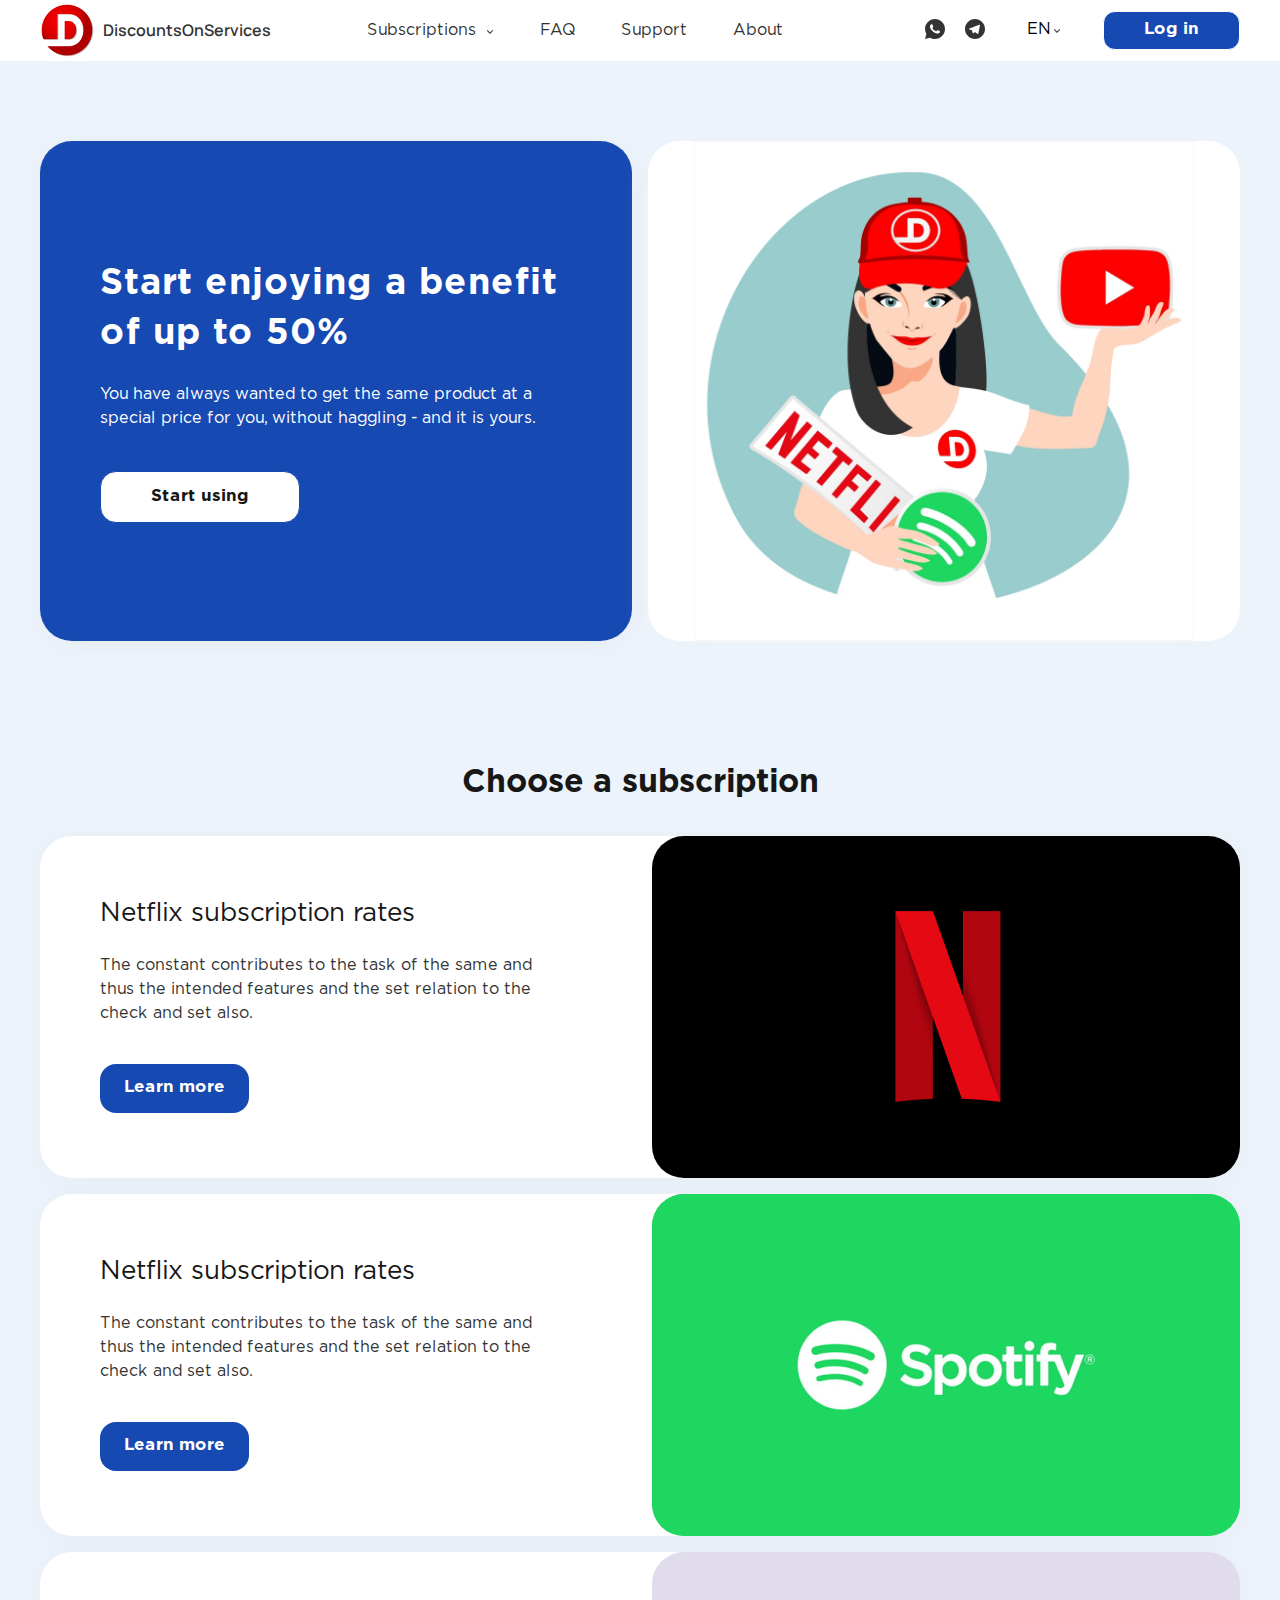
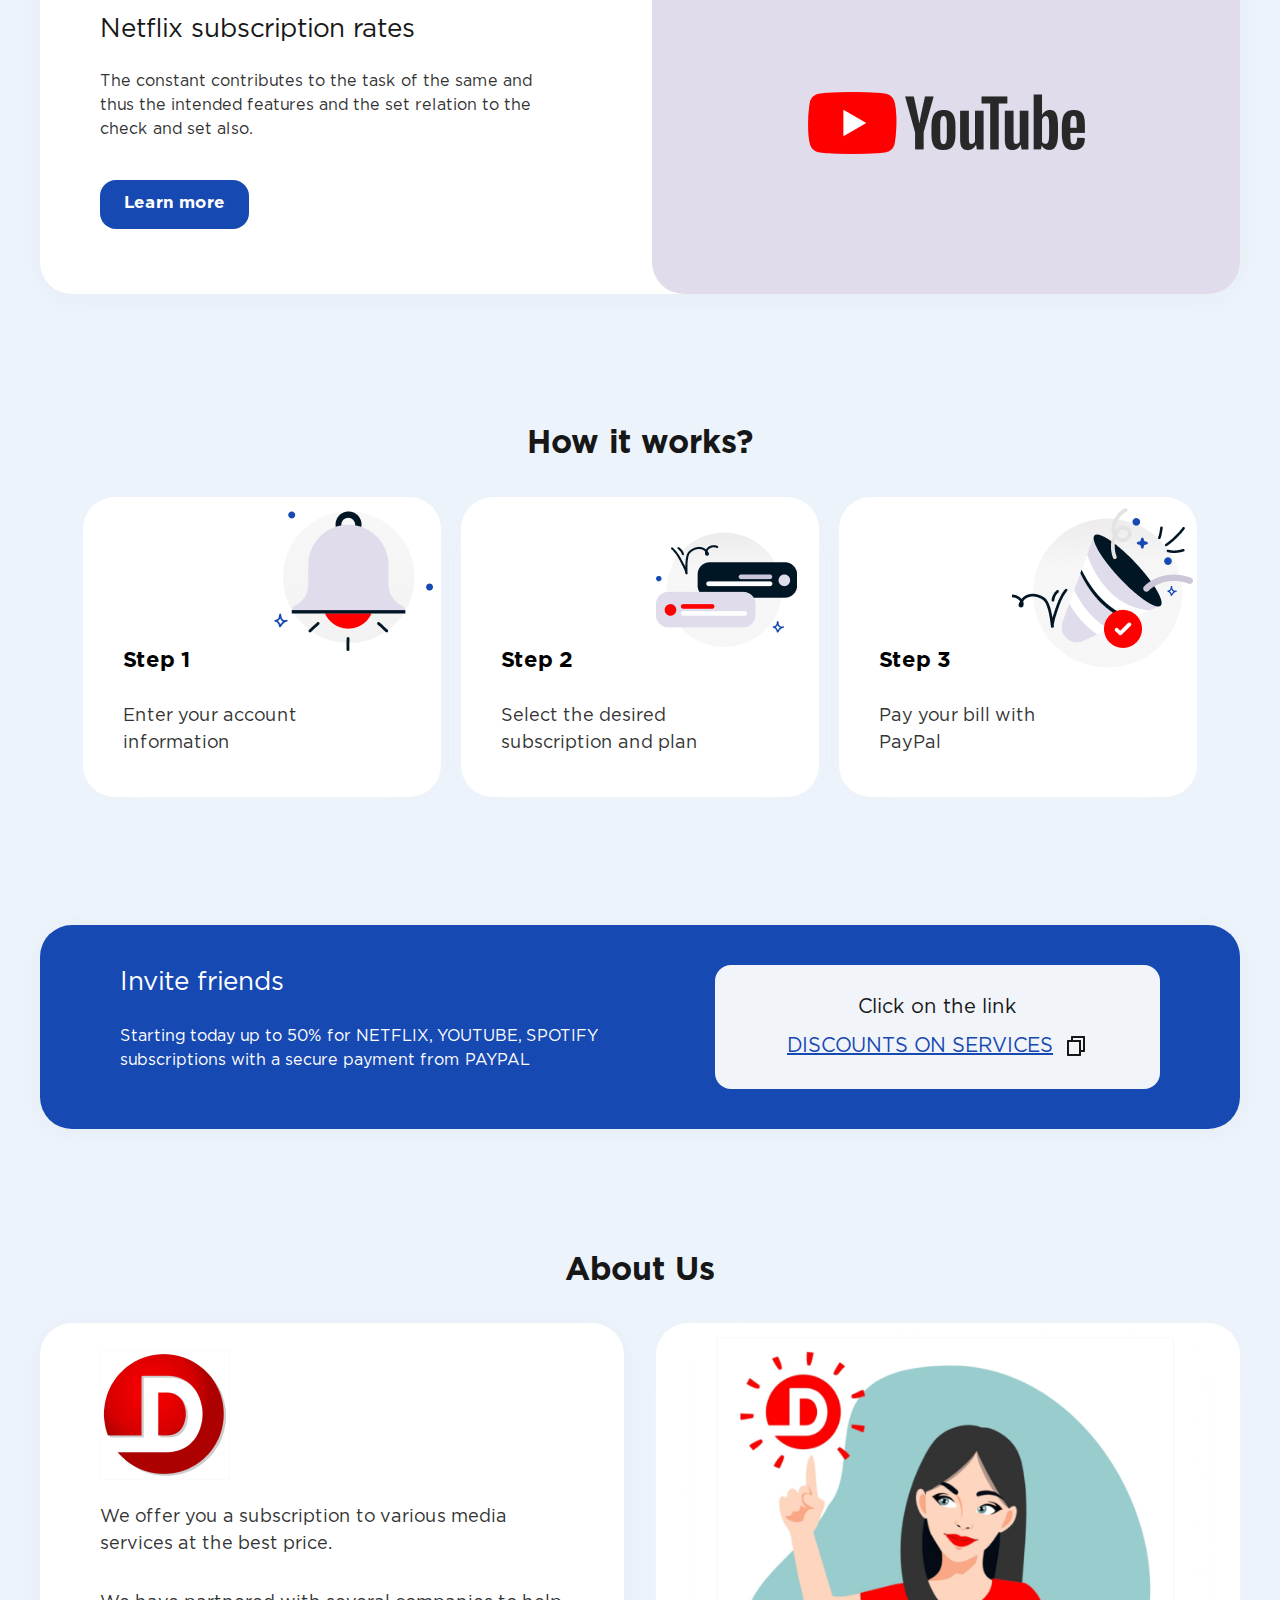
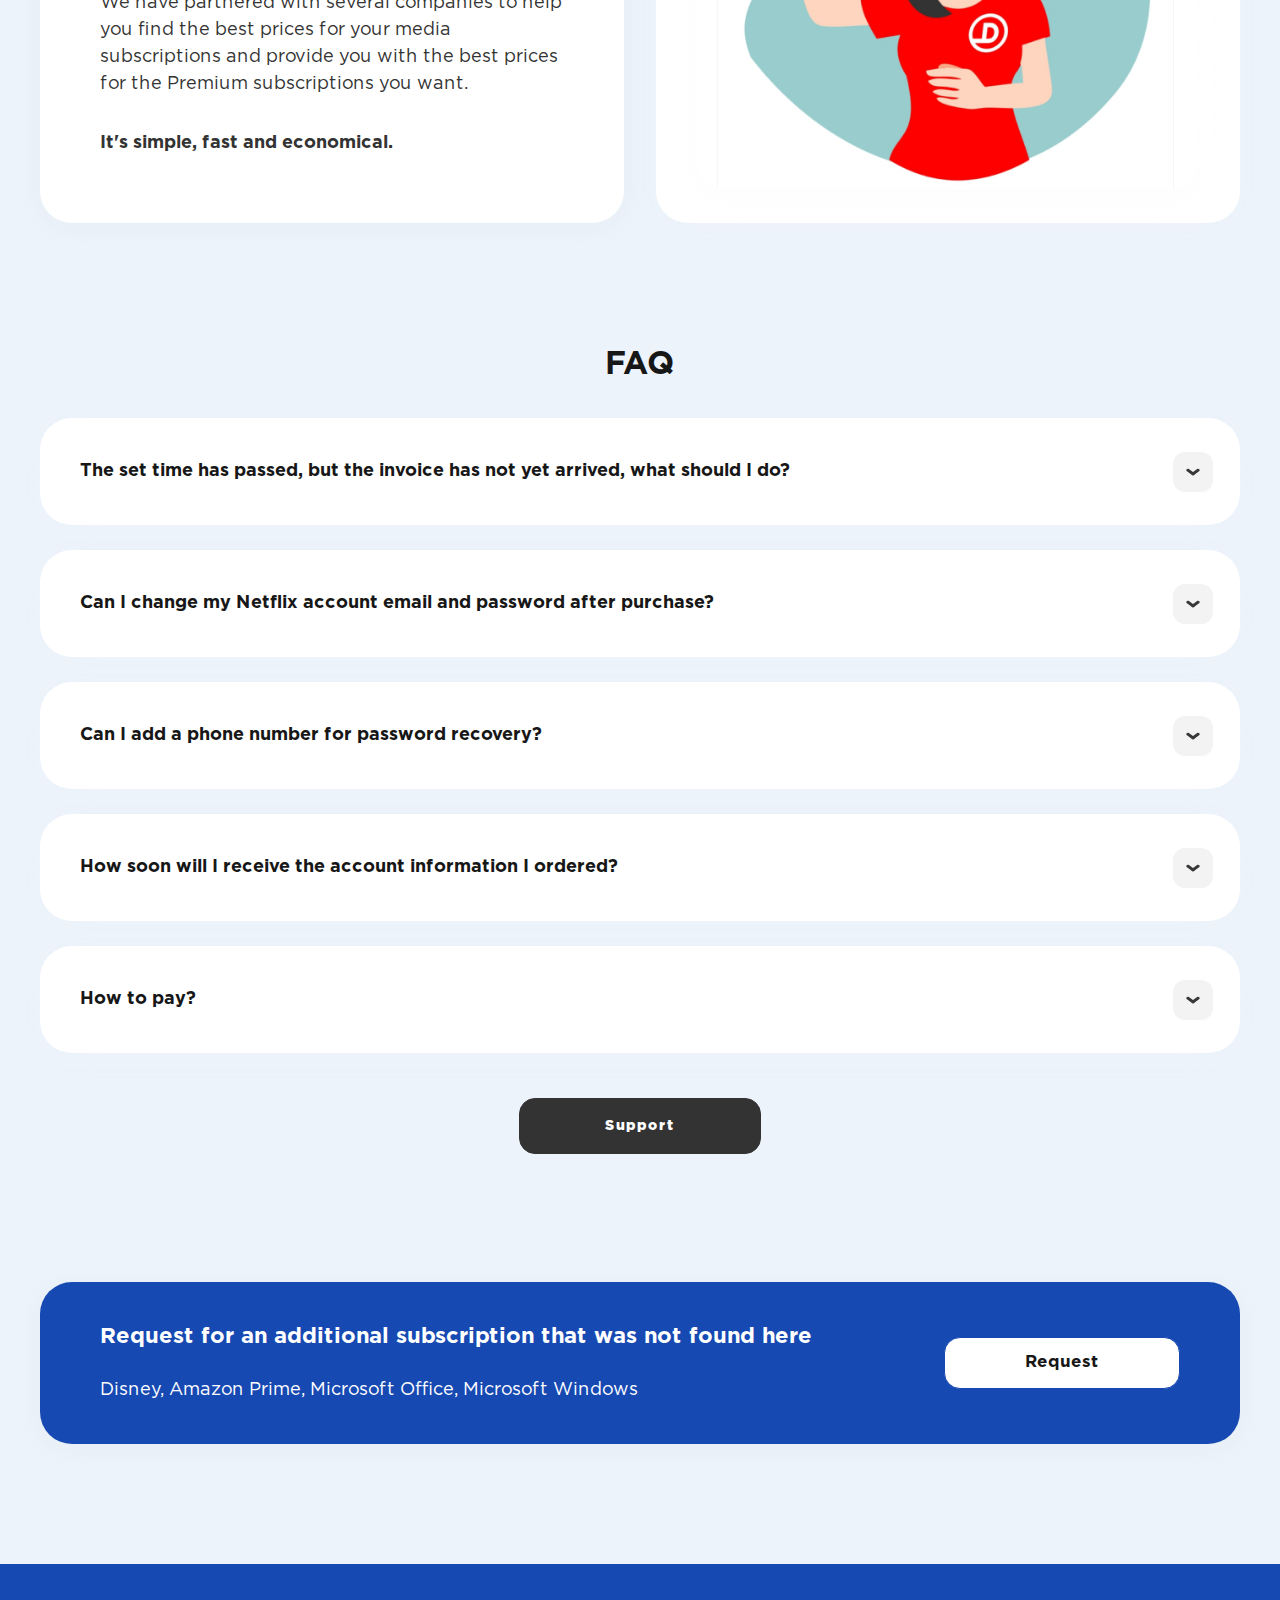
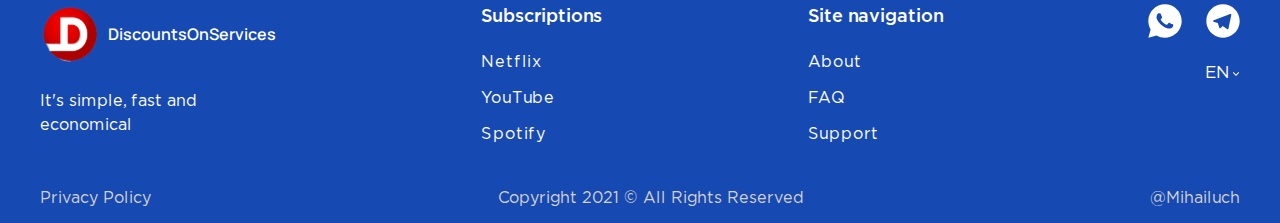
==== index.html @ c0e70ad4 "v.1.1" ====
<!DOCTYPE html>
<html lang="en">

<head>
	<meta charset="utf-8">
	<meta content="width=device-width, user-scalable=no, initial-scale=1.0, maximum-scale=1.0, minimum-scale=1.0"
		name="viewport">
	<link href="https://fonts.googleapis.com/css2?family=Manrope:wght@200;300;400;500;600;700;800&display=swap"
		rel="stylesheet">

	<link href="css/style.css" rel="stylesheet">
	<link rel="icon" href="./img/Logo.ico" type="image/x-icon">
	<link rel="shortcut icon" href="./img/favicon.ico" type="image/x-icon">
	<title>DiscountsOnServices</title>
</head>

<body>
	<div class="wrapper">
		<!-- Шапка ==========================================================-->
		<header class="header">
			<div class="header__body">
				<a href="/index.html" class="header__logo">

					<img src="./img/Logo.png" alt="Logo">
					<h2>DiscountsOnServices</h2>

				</a>

				<ul class="header__list">
					<li>
						<a href="#">Subscriptions <img src="./img/arrow-down-s-line.svg" alt=""></a>
					</li>
					<li class="headerBurgerItem"><a href="faq-page.html">FAQ</a></li>
					<li class="headerBurgerItem"><a href="#">Support</a></li>
					<li class="headerBurgerItem"><a href="#">About</a></li>
				</ul>




				<div class="header-list-app">
					<ul class="navigation-list-app">


						<li>
							<div class="navigation-ico"><svg width="20" height="20" viewBox="0 0 18 20" fill="none"
									xmlns="http://www.w3.org/2000/svg">
									<path
										d="M17 20H1C0.734784 20 0.48043 19.8946 0.292893 19.7071C0.105357 19.5196 0 19.2652 0 19V6H18V19C18 19.2652 17.8946 19.5196 17.7071 19.7071C17.5196 19.8946 17.2652 20 17 20ZM18 4H0V1C0 0.734784 0.105357 0.48043 0.292893 0.292893C0.48043 0.105357 0.734784 0 1 0H17C17.2652 0 17.5196 0.105357 17.7071 0.292893C17.8946 0.48043 18 0.734784 18 1V4ZM4 9V13H8V9H4ZM4 15V17H14V15H4ZM10 10V12H14V10H10Z"
										fill="#9C99AD" />
								</svg>
							</div><a href="#">Support</a>
						</li>

						<li>
							<div class="navigation-ico"><svg width="20" height="20" viewBox="0 0 20 20" fill="none"
									xmlns="http://www.w3.org/2000/svg">
									<path
										d="M10 20C4.477 20 0 15.523 0 10C0 4.477 4.477 0 10 0C15.523 0 20 4.477 20 10C20 15.523 15.523 20 10 20ZM9 13V15H11V13H9ZM11 11.355C11.8037 11.1128 12.4936 10.59 12.9442 9.88174C13.3947 9.17353 13.5759 8.32705 13.4547 7.49647C13.3336 6.66588 12.9181 5.90644 12.284 5.35646C11.6499 4.80647 10.8394 4.50254 10 4.5C9.19085 4.49994 8.40666 4.78015 7.78079 5.29299C7.15492 5.80583 6.72601 6.51963 6.567 7.313L8.529 7.706C8.58468 7.42743 8.71832 7.1704 8.91437 6.96482C9.11042 6.75923 9.36081 6.61354 9.63643 6.54471C9.91204 6.47587 10.2015 6.48671 10.4712 6.57597C10.7409 6.66523 10.9797 6.82924 11.1598 7.04891C11.34 7.26858 11.454 7.53489 11.4887 7.81684C11.5234 8.0988 11.4773 8.3848 11.3558 8.64158C11.2343 8.89837 11.0423 9.11536 10.8023 9.26733C10.5623 9.4193 10.2841 9.49998 10 9.5C9.73478 9.5 9.48043 9.60536 9.29289 9.79289C9.10536 9.98043 9 10.2348 9 10.5V12H11V11.355Z"
										fill="#9C99AD" />
								</svg>
							</div><a href="faq-page.html">FAQ</a>
						</li>

						<li>
							<div class="navigation-ico"><svg width="24" height="24" viewBox="0 0 24 24" fill="none"
									xmlns="http://www.w3.org/2000/svg">
									<g clip-path="url(#clip0_295_2293)">
										<path
											d="M4 12.8889H11.1111V4H4V12.8889ZM4 20H11.1111V14.6667H4V20ZM12.8889 20H20V11.1111H12.8889V20ZM12.8889 4V9.33333H20V4H12.8889Z"
											fill="#9C99AD" />
									</g>
									<defs>
										<clipPath id="clip0_295_2293">
											<rect width="24" height="24" fill="white" />
										</clipPath>
									</defs>
								</svg>

							</div><a href="#">About</a>
						</li>

						<li>
							<div class="navigation-ico"><svg width="24" height="24" viewBox="0 0 24 24" fill="none"
									xmlns="http://www.w3.org/2000/svg">
									<g clip-path="url(#clip0_295_2314)">
										<path
											d="M19.2727 20.0839C19.2727 20.3269 19.177 20.5599 19.0065 20.7317C18.836 20.9035 18.6047 21 18.3636 21H5.63636C5.39526 21 5.16403 20.9035 4.99354 20.7317C4.82305 20.5599 4.72727 20.3269 4.72727 20.0839V11.8389H2L11.3882 3.23852C11.5556 3.08505 11.7737 3 12 3C12.2263 3 12.4444 3.08505 12.6118 3.23852L22 11.8389H19.2727V20.0839ZM9.27273 10.9228V16.4195H14.7273V10.9228H9.27273ZM11.0909 12.755H12.9091V14.5873H11.0909V12.755Z"
											fill="#9C99AD" />
									</g>
									<defs>
										<clipPath id="clip0_295_2314">
											<rect width="24" height="24" fill="white" />
										</clipPath>
									</defs>
								</svg>

							</div><a href="/index.html">Home</a>
						</li>

					</ul>

					<ul class="services-list-app">
						<li><a href="#">Netflix</a></li>
						<li><a href="#">YouTube</a></li>
						<li><a href="#">Spotify</a></li>
					</ul>

					<div class="LogInButton-app StartBtn"><a href="#"><span>Log in</span></a></div>


					<div class="SignUpButton-app LearnMoreBtn"><a href=""><span>Sign Up</span></a></div>

					<div class="header__FunctionsHeader FunctionsHeader FunctionsHeader-app">
						<div class="FunctionsHeader__CallbackButtons">
							<a href=""><svg width="26.67" height="26.67" viewBox="0 0 20 20" fill="none"
									xmlns="http://www.w3.org/2000/svg">
									<path
										d="M0.00401338 20L1.35601 15.032C0.465151 13.5049 -0.00289063 11.768 1.34322e-05 10C1.34322e-05 4.477 4.47701 0 10 0C15.523 0 20 4.477 20 10C20 15.523 15.523 20 10 20C8.23279 20.0029 6.49667 19.5352 4.97001 18.645L0.00401338 20ZM6.39101 5.308C6.26188 5.31602 6.13569 5.35003 6.02001 5.408C5.91153 5.46943 5.81251 5.54622 5.72601 5.636C5.60601 5.749 5.53801 5.847 5.46501 5.942C5.09542 6.423 4.89662 7.01342 4.90001 7.62C4.90201 8.11 5.03001 8.587 5.23001 9.033C5.63901 9.935 6.31201 10.89 7.20101 11.775C7.41501 11.988 7.62401 12.202 7.84901 12.401C8.9524 13.3725 10.2673 14.073 11.689 14.447L12.258 14.534C12.443 14.544 12.628 14.53 12.814 14.521C13.1053 14.506 13.3896 14.4271 13.647 14.29C13.813 14.202 13.891 14.158 14.03 14.07C14.03 14.07 14.073 14.042 14.155 13.98C14.29 13.88 14.373 13.809 14.485 13.692C14.568 13.606 14.64 13.505 14.695 13.39C14.773 13.227 14.851 12.916 14.883 12.657C14.907 12.459 14.9 12.351 14.897 12.284C14.893 12.177 14.804 12.066 14.707 12.019L14.125 11.758C14.125 11.758 13.255 11.379 12.724 11.137C12.668 11.1126 12.608 11.0987 12.547 11.096C12.4786 11.089 12.4095 11.0967 12.3443 11.1186C12.2791 11.1405 12.2193 11.1761 12.169 11.223V11.221C12.164 11.221 12.097 11.278 11.374 12.154C11.3325 12.2098 11.2754 12.2519 11.2098 12.2751C11.1443 12.2982 11.0733 12.3013 11.006 12.284C10.9409 12.2666 10.877 12.2445 10.815 12.218C10.691 12.166 10.648 12.146 10.563 12.109L10.558 12.107C9.98592 11.8572 9.45624 11.5198 8.98801 11.107C8.86201 10.997 8.74501 10.877 8.62501 10.761C8.23159 10.3842 7.88873 9.95801 7.60501 9.493L7.54601 9.398C7.50364 9.33416 7.46937 9.2653 7.44401 9.193C7.40601 9.046 7.50501 8.928 7.50501 8.928C7.50501 8.928 7.74801 8.662 7.86101 8.518C7.9551 8.39832 8.04289 8.27382 8.12401 8.145C8.24201 7.955 8.27901 7.76 8.21701 7.609C7.93701 6.925 7.64701 6.244 7.34901 5.568C7.29001 5.434 7.11501 5.338 6.95601 5.319C6.90201 5.313 6.84801 5.307 6.79401 5.303C6.65972 5.29633 6.52515 5.29766 6.39101 5.307V5.308Z"
										fill="#333333" />
								</svg></a>
							<a href=""><svg width="26.67" height="26.67" viewBox="0 0 20 20" fill="none"
									xmlns="http://www.w3.org/2000/svg">
									<path
										d="M10 20C4.477 20 0 15.523 0 10C0 4.477 4.477 0 10 0C15.523 0 20 4.477 20 10C20 15.523 15.523 20 10 20ZM6.89 11.17L6.903 11.163L7.773 14.033C7.885 14.344 8.039 14.4 8.226 14.374C8.414 14.349 8.513 14.248 8.636 14.13L9.824 12.982L12.374 14.87C12.84 15.127 13.175 14.994 13.291 14.438L14.948 6.616C15.131 5.888 14.811 5.596 14.246 5.828L4.513 9.588C3.849 9.854 3.853 10.226 4.393 10.391L6.89 11.171V11.17Z"
										fill="#333333" />
								</svg>
							</a>
						</div>

						<div class="FunctionsHeader__SpoilerLanguges">EN <img src="./img/arrow-down-s-line.svg" alt=""></div>


					</div>

				</div>





				<div class="header__FunctionsHeader FunctionsHeader">
					<div class="FunctionsHeader__CallbackButtons">
						<a href=""><svg width="20" height="20" viewBox="0 0 20 20" fill="none"
								xmlns="http://www.w3.org/2000/svg">
								<path
									d="M0.00401338 20L1.35601 15.032C0.465151 13.5049 -0.00289063 11.768 1.34322e-05 10C1.34322e-05 4.477 4.47701 0 10 0C15.523 0 20 4.477 20 10C20 15.523 15.523 20 10 20C8.23279 20.0029 6.49667 19.5352 4.97001 18.645L0.00401338 20ZM6.39101 5.308C6.26188 5.31602 6.13569 5.35003 6.02001 5.408C5.91153 5.46943 5.81251 5.54622 5.72601 5.636C5.60601 5.749 5.53801 5.847 5.46501 5.942C5.09542 6.423 4.89662 7.01342 4.90001 7.62C4.90201 8.11 5.03001 8.587 5.23001 9.033C5.63901 9.935 6.31201 10.89 7.20101 11.775C7.41501 11.988 7.62401 12.202 7.84901 12.401C8.9524 13.3725 10.2673 14.073 11.689 14.447L12.258 14.534C12.443 14.544 12.628 14.53 12.814 14.521C13.1053 14.506 13.3896 14.4271 13.647 14.29C13.813 14.202 13.891 14.158 14.03 14.07C14.03 14.07 14.073 14.042 14.155 13.98C14.29 13.88 14.373 13.809 14.485 13.692C14.568 13.606 14.64 13.505 14.695 13.39C14.773 13.227 14.851 12.916 14.883 12.657C14.907 12.459 14.9 12.351 14.897 12.284C14.893 12.177 14.804 12.066 14.707 12.019L14.125 11.758C14.125 11.758 13.255 11.379 12.724 11.137C12.668 11.1126 12.608 11.0987 12.547 11.096C12.4786 11.089 12.4095 11.0967 12.3443 11.1186C12.2791 11.1405 12.2193 11.1761 12.169 11.223V11.221C12.164 11.221 12.097 11.278 11.374 12.154C11.3325 12.2098 11.2754 12.2519 11.2098 12.2751C11.1443 12.2982 11.0733 12.3013 11.006 12.284C10.9409 12.2666 10.877 12.2445 10.815 12.218C10.691 12.166 10.648 12.146 10.563 12.109L10.558 12.107C9.98592 11.8572 9.45624 11.5198 8.98801 11.107C8.86201 10.997 8.74501 10.877 8.62501 10.761C8.23159 10.3842 7.88873 9.95801 7.60501 9.493L7.54601 9.398C7.50364 9.33416 7.46937 9.2653 7.44401 9.193C7.40601 9.046 7.50501 8.928 7.50501 8.928C7.50501 8.928 7.74801 8.662 7.86101 8.518C7.9551 8.39832 8.04289 8.27382 8.12401 8.145C8.24201 7.955 8.27901 7.76 8.21701 7.609C7.93701 6.925 7.64701 6.244 7.34901 5.568C7.29001 5.434 7.11501 5.338 6.95601 5.319C6.90201 5.313 6.84801 5.307 6.79401 5.303C6.65972 5.29633 6.52515 5.29766 6.39101 5.307V5.308Z"
									fill="#333333" />
							</svg></a>
						<a href=""><svg width="20" height="20" viewBox="0 0 20 20" fill="none"
								xmlns="http://www.w3.org/2000/svg">
								<path
									d="M10 20C4.477 20 0 15.523 0 10C0 4.477 4.477 0 10 0C15.523 0 20 4.477 20 10C20 15.523 15.523 20 10 20ZM6.89 11.17L6.903 11.163L7.773 14.033C7.885 14.344 8.039 14.4 8.226 14.374C8.414 14.349 8.513 14.248 8.636 14.13L9.824 12.982L12.374 14.87C12.84 15.127 13.175 14.994 13.291 14.438L14.948 6.616C15.131 5.888 14.811 5.596 14.246 5.828L4.513 9.588C3.849 9.854 3.853 10.226 4.393 10.391L6.89 11.171V11.17Z"
									fill="#333333" />
							</svg>
						</a>
					</div>

					<div class="FunctionsHeader__SpoilerLanguges">EN <img src="./img/arrow-down-s-line.svg" alt=""></div>

					<div class="LogInButton"><a href="#"><span>Log in</span></a></div>
				</div>

				<div class="burger">
					<div class="burger__line-1"></div>
					<div class="burger__line-2"></div>
					<div class="burger__line-3"></div>

				</div>

			</div>
		</header>

		<main class="main">
			<div class="container">

				<!-- Начало использования ======================================-->
				<section class="StartUsing AboutUs">
					<div class="StartUsing__inner AboutUs__inner">
						<div class="StartUsing__StartInfo StartInfo ">
							<div class="StartInfo__title">Start enjoying a benefit
								of up to <span>50%</span>
							</div>
							<div class="StartInfo__subtitle">You have always wanted to get the same product at a special price
								for
								you, without haggling - and it is yours.
							</div>

							<a class="StartBtn StartUseBtn" href=""><span>Start using</span></a>
						</div>
					</div>
					<div class="StartUsing__Woman">
						<img src="./img/StartWoman.png" alt="StartWoman">

					</div>
				</section>

				<!-- Выбор подписки ===========================================-->
				<section class="SectionMain ChooseSubscription">

					<h2 class="SectionMain__title">Choose a subscription</h2>

					<div class="SectionMain__body ChooseSubscription__body">


						<div class="ChooseSubscription__ChooseSubscription-item ChooseSubscription-item">
							<div class="ChooseSubscription-item__info ">
								<div class="ChooseSubscription-item__title">Netflix subscription rates</div>
								<div class="ChooseSubscription-item__subtitle">The constant contributes to the task of the same
									and
									thus the intended features and the set relation to the check and set also.</div>
								<a href="" class="ChooseSubscription-item__btn LearnMoreBtn"><span>Learn more</span></a>
							</div>
							<div class="ChooseSubscription-item__preview"><img src="./img/IcoSubscription/Netflix.png" alt="">
							</div>
						</div>


						<div class="ChooseSubscription__ChooseSubscription-item ChooseSubscription-item">
							<div class="ChooseSubscription-item__info ">
								<div class="ChooseSubscription-item__title">Netflix subscription rates</div>
								<div class="ChooseSubscription-item__subtitle">The constant contributes to the task of the same
									and
									thus the intended features and the set relation to the check and set also.</div>
								<a href="" class="ChooseSubscription-item__btn LearnMoreBtn"><span>Learn more</span></a>
							</div>
							<div class="ChooseSubscription-item__preview"><img src="./img/IcoSubscription/Spotify.png" alt="">
							</div>
						</div>


						<div class="ChooseSubscription__ChooseSubscription-item ChooseSubscription-item">
							<div class="ChooseSubscription-item__info ">
								<div class="ChooseSubscription-item__title">Netflix subscription rates</div>
								<div class="ChooseSubscription-item__subtitle">The constant contributes to the task of the same
									and
									thus the intended features and the set relation to the check and set also.</div>
								<a href="" class="ChooseSubscription-item__btn LearnMoreBtn"><span>Learn more</span></a>
							</div>
							<div class="ChooseSubscription-item__preview"><img src="./img/IcoSubscription/Yotube.png" alt="">
							</div>
						</div>
					</div>

				</section>

				<!-- Как это работает =========================================-->
				<section class="SectionMain HowWorks">
					<h2 class="SectionMain__title">How it works?</h2>
					<div class="SectionMain__body HowWorks__body">

						<div class="HowWorks__item HowWorks-item">
							<div class="HowWorks-item__title">Step 1</div>
							<div class="HowWorks-item__subtitle">Enter your account information</div>
							<div class="HowWorks-item__ico"><img src="./img/StepsWorks/01.png" alt="01"></div>
						</div>

						<div class="HowWorks__item HowWorks-item">
							<div class="HowWorks-item__title">Step 2</div>
							<div class="HowWorks-item__subtitle">Select the desired subscription and plan</div>
							<div class="HowWorks-item__ico"><img src="./img/StepsWorks/02.png" alt="02"></div>
						</div>

						<div class="HowWorks__item HowWorks-item">
							<div class="HowWorks-item__title">Step 3</div>
							<div class="HowWorks-item__subtitle">Pay your bill
								with PayPal</div>
							<div class="HowWorks-item__ico"><img src="./img/StepsWorks/03.png" alt="03"></div>
						</div>

					</div>

					<div class="HowWorks-invite">
						<div class="HowWorks-invite__info">
							<div class="HowWorks-invite__title">Invite friends</div>
							<div class="HowWorks-invite__subtitle">Starting today up to 50% for NETFLIX, YOUTUBE, SPOTIFY
								subscriptions with a secure payment from PAYPAL</div>
						</div>
						<div class="HowWorks-invite__ClickBtn ClickBtn">
							<div class="ClickBtn__title">Click on the link</div>
							<a class="ClickBtn__link">Discounts On Services <img src="./img/CopyIco.png" alt="CopyIco">
							</a>
						</div>
					</div>


				</section>

				<!-- О нас ====================================================-->
				<section class="AboutUs">
					<h2 class="SectionMain__title">About Us</h2>

					<div class="AboutUs__body">
						<div class="StartUsing__StartInfo StartInfo AboutUsInfo">
							<div class="AboutUsInfo__logo"><img src="./img/Logo2.png" alt="Logo">
							</div>
							<div class="StartInfo__subtitle AboutUs__subtitle">
								<p>We offer you a subscription to various media services at the best price.</p>
								<p>We have partnered with several companies to help you find the best prices for your media
									subscriptions and provide you
									with the best prices for the Premium subscriptions you want.</p>
								<p>It's simple, fast and economical.</p>
							</div>

						</div>
						<div class="StartUsing__Woman AboutUs__Woman">
							<img src="./img/AboutWoman.png" alt="AboutWoman">

						</div>
					</div>


				</section>

				<!-- Вопросы и ответы =========================================-->
				<section class="SectionMain FAQ">

					<h2 class="SectionMain__title">FAQ</h2>

					<div class="SectionMain__body FAQ__body ">
						<div id="accordion" class="accordion">

							<h3 class="accordion__title">The set time has passed, but the invoice has not yet arrived, what
								should I do?<img src="./img/ArrowForAccordion.svg" alt=""></h3>
							<div class="FAQ__FAQ-item tabs__text" id="tabs-1">
								<p>
									Lorem ipsum dolor, sit amet consectetur adipisicing elit. Nisi optio consequatur ab molestias
									aspernatur quia harum recusandae assumenda unde in.
								</p>
							</div>

							<h3 class="accordion__title">Can I change my Netflix account email and password after purchase?<img
									src="./img/ArrowForAccordion.svg" alt=""></h3>
							<div class="FAQ__FAQ-item tabs__text" id="tabs-2">
								<p>
									Lorem ipsum dolor, sit amet consectetur adipisicing elit. Nisi optio consequatur ab molestias
									aspernatur quia harum recusandae assumenda unde in.
								</p>
							</div>

							<h3 class="accordion__title">Can I add a phone number for password recovery?<img
									src="./img/ArrowForAccordion.svg" alt=""></h3>
							<div class="FAQ__FAQ-item tabs__text" id="tabs-3">
								<p>
									Lorem ipsum dolor, sit amet consectetur adipisicing elit. Nisi optio consequatur ab molestias
									aspernatur quia harum recusandae assumenda unde in.
								</p>
							</div>

							<h3 class="accordion__title">How soon will I receive the account information I ordered?<img
									src="./img/ArrowForAccordion.svg" alt=""></h3>
							<div class="FAQ__FAQ-item tabs__text" id="tabs-3">
								<p>
									Lorem ipsum dolor, sit amet consectetur adipisicing elit. Nisi optio consequatur ab molestias
									aspernatur quia harum recusandae assumenda unde in.
								</p>
							</div>

							<h3 class="accordion__title">How to pay?<img src="./img/ArrowForAccordion.svg" alt=""></h3>
							<div class="FAQ__FAQ-item tabs__text" id="tabs-3">
								<p>
									Payment options we currently have: PayPal, Bitcoin.
								</p>
							</div>

						</div>


						<a class="FAQ__btn"><span>Support</span></a>
					</div>


					<div class="HowWorks-invite ReaquestBlock">
						<div class="HowWorks-invite__info ReaquestBlock__info">
							<div class="HowWorks-invite__title ReaquestBlock__title">Request for an additional subscription
								that was not found here</div>
							<div class="HowWorks-invite__subtitle ReaquestBlock__subtitle">Disney, Amazon Prime, Microsoft
								Office, Microsoft Windows</div>
						</div>

						<a class="ReaquestBlock__ClickBtn StartBtn"><span>Request</span></a>

					</div>

				</section>

			</div>
		</main>

		<footer class="footer">
			<div class="container">
				<div class="footer__body">
					<div class="footer__inner">

						<div class="footer__LogoPart">
							<div class="header__logo footer__logo">
								<img src="./img/Logo.svg" alt="Logo">
								<h2>DiscountsOnServices</h2>
							</div>
							<p>It's simple, fast and economical</p>
						</div>

						<div class="footer__SubsctiptionsPart SubsctiptionsPart">
							<h2 class="SubsctiptionsPart__title">Subscriptions</h2>
							<ul class="SubsctiptionsPart__list">
								<li><a href="">Netflix</a></li>
								<li><a href="">YouTube</a></li>
								<li><a href="">Spotify</a></li>
							</ul>
						</div>

						<div class="footer__NavigationPartPart SubsctiptionsPart">
							<h2 class="SubsctiptionsPart__title">Site navigation</h2>
							<ul class="SubsctiptionsPart__list">
								<li><a href="">About</a></li>
								<li><a href="faq-page.html">FAQ</a></li>
								<li><a href="">Support</a></li>
							</ul>
						</div>

						<div class="footer__LinkPart">
							<div class="LinkPart__links">
								<a href=""><svg width="34" height="34" viewBox="0 0 34 34" fill="none"
										xmlns="http://www.w3.org/2000/svg">
										<path
											d="M0.340185 33.6663L2.59352 25.3863C1.10875 22.8411 0.328678 19.9463 0.333518 16.9997C0.333518 7.79467 7.79519 0.333008 17.0002 0.333008C26.2052 0.333008 33.6669 7.79467 33.6669 16.9997C33.6669 26.2047 26.2052 33.6663 17.0002 33.6663C14.0548 33.6711 11.1613 32.8916 8.61685 31.408L0.340185 33.6663ZM10.9852 9.17967C10.77 9.19304 10.5596 9.24973 10.3669 9.34634C10.1861 9.44872 10.021 9.57672 9.87685 9.72634C9.67685 9.91467 9.56352 10.078 9.44185 10.2363C8.82587 11.038 8.49453 12.022 8.50019 13.033C8.50352 13.8497 8.71685 14.6447 9.05019 15.388C9.73185 16.8913 10.8535 18.483 12.3352 19.958C12.6919 20.313 13.0402 20.6697 13.4152 21.0013C15.2542 22.6204 17.4456 23.7881 19.8152 24.4113L20.7635 24.5563C21.0719 24.573 21.3802 24.5497 21.6902 24.5347C22.1756 24.5096 22.6495 24.3782 23.0785 24.1497C23.3552 24.003 23.4852 23.9297 23.7169 23.783C23.7169 23.783 23.7885 23.7363 23.9252 23.633C24.1502 23.4663 24.2885 23.348 24.4752 23.153C24.6135 23.0097 24.7335 22.8413 24.8252 22.6497C24.9552 22.378 25.0852 21.8597 25.1385 21.428C25.1785 21.098 25.1668 20.918 25.1618 20.8063C25.1552 20.628 25.0069 20.443 24.8452 20.3647L23.8752 19.9297C23.8752 19.9297 22.4252 19.298 21.5402 18.8947C21.4469 18.854 21.3469 18.8308 21.2452 18.8263C21.1312 18.8146 21.0159 18.8275 20.9073 18.864C20.7986 18.9005 20.699 18.9598 20.6152 19.038V19.0347C20.6069 19.0347 20.4952 19.1297 19.2902 20.5897C19.221 20.6826 19.1258 20.7528 19.0165 20.7914C18.9073 20.83 18.789 20.8352 18.6769 20.8063C18.5683 20.7773 18.4619 20.7405 18.3585 20.6963C18.1518 20.6097 18.0802 20.5763 17.9385 20.5147L17.9302 20.5113C16.9767 20.095 16.0939 19.5328 15.3135 18.8447C15.1035 18.6613 14.9085 18.4613 14.7085 18.268C14.0528 17.6401 13.4814 16.9297 13.0085 16.1547L12.9102 15.9963C12.8396 15.8899 12.7825 15.7752 12.7402 15.6547C12.6769 15.4097 12.8419 15.213 12.8419 15.213C12.8419 15.213 13.2469 14.7697 13.4352 14.5297C13.592 14.3302 13.7383 14.1227 13.8735 13.908C14.0702 13.5913 14.1319 13.2663 14.0285 13.0147C13.5619 11.8747 13.0785 10.7397 12.5819 9.61301C12.4835 9.38967 12.1919 9.22967 11.9269 9.19801C11.8369 9.18801 11.7469 9.17801 11.6569 9.17134C11.433 9.16022 11.2087 9.16245 10.9852 9.17801V9.17967Z"
											fill="white" />
									</svg></a>
								<a href=""><svg width="34" height="34" viewBox="0 0 34 34" fill="none"
										xmlns="http://www.w3.org/2000/svg">
										<path
											d="M17.0002 33.6663C7.79516 33.6663 0.333496 26.2047 0.333496 16.9997C0.333496 7.79467 7.79516 0.333008 17.0002 0.333008C26.2052 0.333008 33.6668 7.79467 33.6668 16.9997C33.6668 26.2047 26.2052 33.6663 17.0002 33.6663ZM11.8168 18.9497L11.8385 18.938L13.2885 23.7213C13.4752 24.2397 13.7318 24.333 14.0435 24.2897C14.3568 24.248 14.5218 24.0797 14.7268 23.883L16.7068 21.9697L20.9568 25.1163C21.7335 25.5447 22.2918 25.323 22.4852 24.3963L25.2468 11.3597C25.5518 10.1463 25.0185 9.65967 24.0768 10.0463L7.85516 16.313C6.7485 16.7563 6.75516 17.3763 7.65516 17.6513L11.8168 18.9513V18.9497Z"
											fill="white" />
									</svg>
								</a>
							</div>
							<div class="FunctionsHeader__SpoilerLanguges FunctionsFooter__SpoilerLanguges">EN <img
									src="./img/arrowWhite-down-s-line.svg" alt=""></div>
						</div>

					</div>
					<div class="footer__Copyright">
						<p>Privacy Policy</p>
						<p>Copyright 2021 © All Rights Reserved</p>
						<p>@Mihailuch</p>
					</div>
				</div>
			</div>
		</footer>
	</div>
	<script src="https://code.jquery.com/jquery-3.6.1.js"></script>
	<script src="./js/main.js"></script>
</body>

</html>
---- css/style.css ----
@import "../fonts/FontsStyle.css";
* {
  padding: 0;
  margin: 0;
  border: 0;
}

*, *:before, *:after {
  -webkit-box-sizing: border-box;
  box-sizing: border-box;
}

:focus, :active {
  outline: none;
}

a:focus, a:active {
  outline: none;
}

nav, footer, header, aside {
  display: block;
}

html, body {
  height: 100%;
  width: 100%;
  font-size: 100%;
  line-height: 1;
  font-size: 14px;
  -ms-text-size-adjust: 100%;
  -moz-text-size-adjust: 100%;
  -webkit-text-size-adjust: 100%;
}

input, button, textarea {
  font-family: inherit;
}

input::-ms-clear {
  display: none;
}

button {
  cursor: pointer;
}

button::-moz-focus-inner {
  padding: 0;
  border: 0;
}

a, a:visited {
  text-decoration: none;
}

a:hover {
  text-decoration: none;
}

ul li {
  list-style: none;
}

img {
  vertical-align: top;
}

h1, h2, h3, h4, h5, h6 {
  font-size: inherit;
  font-weight: inherit;
}

@-webkit-keyframes DiscountPrice {
  0%, 100% {
    -webkit-transform: translateX(0%);
            transform: translateX(0%);
    -webkit-transform-origin: 50% 50%;
            transform-origin: 50% 50%;
  }
  15% {
    -webkit-transform: translateX(-30px) rotate(-6deg);
            transform: translateX(-30px) rotate(-6deg);
  }
  30% {
    -webkit-transform: translateX(15px) rotate(6deg);
            transform: translateX(15px) rotate(6deg);
  }
  45% {
    -webkit-transform: translateX(-15px) rotate(-3.6deg);
            transform: translateX(-15px) rotate(-3.6deg);
  }
  60% {
    -webkit-transform: translateX(9px) rotate(2.4deg);
            transform: translateX(9px) rotate(2.4deg);
  }
  75% {
    -webkit-transform: translateX(-6px) rotate(-1.2deg);
            transform: translateX(-6px) rotate(-1.2deg);
  }
}

@keyframes DiscountPrice {
  0%, 100% {
    -webkit-transform: translateX(0%);
            transform: translateX(0%);
    -webkit-transform-origin: 50% 50%;
            transform-origin: 50% 50%;
  }
  15% {
    -webkit-transform: translateX(-30px) rotate(-6deg);
            transform: translateX(-30px) rotate(-6deg);
  }
  30% {
    -webkit-transform: translateX(15px) rotate(6deg);
            transform: translateX(15px) rotate(6deg);
  }
  45% {
    -webkit-transform: translateX(-15px) rotate(-3.6deg);
            transform: translateX(-15px) rotate(-3.6deg);
  }
  60% {
    -webkit-transform: translateX(9px) rotate(2.4deg);
            transform: translateX(9px) rotate(2.4deg);
  }
  75% {
    -webkit-transform: translateX(-6px) rotate(-1.2deg);
            transform: translateX(-6px) rotate(-1.2deg);
  }
}
.header {
  background-color: #fff;
  margin-bottom: 80px;
}
.header .burger {
  display: none;
}
.header .burger .burger__line-1,
.header .burger .burger__line-2,
.header .burger .burger__line-3 {
  z-index: 99;
  background-color: #070033;
  width: 18px;
  height: 2px;
  margin: 4px 0;
  -webkit-transition: all 0.3s ease;
  -o-transition: all 0.3s ease;
  transition: all 0.3s ease;
  cursor: pointer;
}
.header__body {
  display: -webkit-box;
  display: -ms-flexbox;
  display: flex;
  -webkit-box-align: center;
      -ms-flex-align: center;
          align-items: center;
  -webkit-box-pack: justify;
      -ms-flex-pack: justify;
          justify-content: space-between;
  max-width: 1220px;
  margin: 0 auto;
  padding: 3px 10px;
}
.header__logo {
  display: -webkit-box;
  display: -ms-flexbox;
  display: flex;
  -webkit-box-pack: center;
      -ms-flex-pack: center;
          justify-content: center;
  -webkit-box-align: center;
      -ms-flex-align: center;
          align-items: center;
  font-family: "Manrope";
  font-style: normal;
  font-weight: 600;
  font-size: 16px;
  line-height: 130%;
  color: #333333;
}
.header__logo img {
  display: block;
  margin-right: 8px;
}
.header__list {
  display: -webkit-box;
  display: -ms-flexbox;
  display: flex;
  font-family: "Gotham Pro";
  font-style: normal;
  font-weight: 400;
  font-size: 16px;
  line-height: 150%;
}
.header__list li {
  margin-right: 46px;
}
.header__list li:hover a {
  position: relative;
}
.header__list a {
  -webkit-transition: all 0.2s ease;
  -o-transition: all 0.2s ease;
  transition: all 0.2s ease;
  font-family: "Gotham Pro";
  font-style: normal;
  font-weight: 400;
  font-size: 16px;
  line-height: 150%;
  color: #333333;
  text-decoration: none;
}
.header__list a img {
  margin-top: 2px;
}
.header__list a:nth-child(1) {
  display: -webkit-box;
  display: -ms-flexbox;
  display: flex;
  -webkit-box-align: center;
      -ms-flex-align: center;
          align-items: center;
  gap: 10px;
}
.header__list:last-child {
  margin-right: 0;
}

.header-list-app {
  display: none;
}

.FunctionsHeader {
  display: -webkit-box;
  display: -ms-flexbox;
  display: flex;
  -webkit-box-align: center;
      -ms-flex-align: center;
          align-items: center;
}
.FunctionsHeader__CallbackButtons a {
  margin-right: 16px;
}
.FunctionsHeader__CallbackButtons a svg path {
  -webkit-transition: all 0.15s ease;
  -o-transition: all 0.15s ease;
  transition: all 0.15s ease;
}
.FunctionsHeader__CallbackButtons a:hover {
  -webkit-transition: all 0.15s ease;
  -o-transition: all 0.15s ease;
  transition: all 0.15s ease;
}
.FunctionsHeader__CallbackButtons a:hover svg path {
  fill: #1749B3;
}
.FunctionsHeader__CallbackButtons a:last-child {
  margin-right: 0;
}
.FunctionsHeader__SpoilerLanguges {
  margin: 0 42px;
  font-weight: 400;
  font-size: 16px;
  line-height: 150%;
  display: -webkit-box;
  display: -ms-flexbox;
  display: flex;
  -webkit-box-align: center;
      -ms-flex-align: center;
          align-items: center;
  gap: 2px;
}
.FunctionsHeader__SpoilerLanguges img {
  margin-top: 1px;
}

@media (max-width: 1169.98px) {
  .header__list li {
    margin-right: 36px;
  }
}
@media (max-width: 991.98px) {
  .header__list li {
    margin-right: 25px;
  }
  .FunctionsHeader__SpoilerLanguges {
    margin: 0 20px;
  }
  .header h2 {
    display: none;
  }
}
@media (max-width: 767.98px) {
  body.lock {
    overflow: hidden;
  }
  .header__logo img {
    width: 32px;
    height: 32px;
  }
  .header__body {
    height: 55px;
    padding: 0 20px;
    z-index: 99;
  }
  .header .burger {
    display: block;
    -webkit-transition: all 0.3s ease;
    -o-transition: all 0.3s ease;
    transition: all 0.3s ease;
  }
  .header .burger.active {
    background: #1749B3;
    width: 28px;
    height: 28px;
    border-radius: 50%;
    -webkit-transition: all 0.3s ease;
    -o-transition: all 0.3s ease;
    transition: all 0.3s ease;
  }
  .header .burger.active .burger__line-1,
.header .burger.active .burger__line-2,
.header .burger.active .burger__line-3 {
    background: #fff;
    -webkit-transition: all 0.3s ease;
    -o-transition: all 0.3s ease;
    transition: all 0.3s ease;
  }
  .header .burger.active .burger__line-1 {
    -webkit-transform: rotate(-45deg) translate(-2px, 9px);
        -ms-transform: rotate(-45deg) translate(-2px, 9px);
            transform: rotate(-45deg) translate(-2px, 9px);
  }
  .header .burger.active .burger__line-2 {
    opacity: 0;
  }
  .header .burger.active .burger__line-3 {
    -webkit-transform: rotate(45deg) translate(1px, -6px);
        -ms-transform: rotate(45deg) translate(1px, -6px);
            transform: rotate(45deg) translate(1px, -6px);
  }
  .header__list {
    display: none;
  }
  .header-list-app {
    padding: 24px;
    position: absolute;
    right: 0;
    height: calc(100vh - 55px);
    top: 55px;
    width: 100%;
    background: #ECF3FB;
    -webkit-transform: translateX(100%);
        -ms-transform: translateX(100%);
            transform: translateX(100%);
    -webkit-transition: -webkit-transform 0.3s ease-in;
    transition: -webkit-transform 0.3s ease-in;
    -o-transition: transform 0.3s ease-in;
    transition: transform 0.3s ease-in;
    transition: transform 0.3s ease-in, -webkit-transform 0.3s ease-in;
    z-index: 9;
    overflow: auto;
    display: block;
  }
  .header-list-app.active {
    -webkit-transform: translateX(0);
        -ms-transform: translateX(0);
            transform: translateX(0);
    -webkit-transition: -webkit-transform 0.3s ease-in;
    transition: -webkit-transform 0.3s ease-in;
    -o-transition: transform 0.3s ease-in;
    transition: transform 0.3s ease-in;
    transition: transform 0.3s ease-in, -webkit-transform 0.3s ease-in;
    opacity: 1;
  }
  .navigation-list-app,
.services-list-app {
    background: #FFFFFF;
    -webkit-box-shadow: 0px 12px 28px rgba(177, 177, 177, 0.2);
            box-shadow: 0px 12px 28px rgba(177, 177, 177, 0.2);
    border-radius: 12px;
    padding: 16px;
  }
  .navigation-list-app li,
.services-list-app li {
    display: -webkit-box;
    display: -ms-flexbox;
    display: flex;
    -webkit-box-align: center;
        -ms-flex-align: center;
            align-items: center;
    padding: 15px 0;
  }
  .navigation-list-app li a,
.services-list-app li a {
    font-family: "Gotham Pro";
    font-style: normal;
    font-weight: 400;
    font-size: 17px;
    line-height: 150%;
    letter-spacing: 0.01em;
    color: #070033;
  }
  .navigation-list-app {
    display: -webkit-box;
    display: -ms-flexbox;
    display: flex;
    -webkit-box-orient: vertical;
    -webkit-box-direction: reverse;
        -ms-flex-direction: column-reverse;
            flex-direction: column-reverse;
    margin-bottom: 16px;
  }
  .navigation-list-app li:nth-child(1) {
    padding-left: 25px;
  }
  .navigation-list-app li:nth-child(2) {
    padding-left: 25px;
  }
  .navigation-list-app li:nth-child(3) {
    padding-left: 23px;
  }
  .navigation-list-app li:nth-child(4) {
    padding-left: 22px;
  }
  .navigation-list-app li:nth-child(1) a {
    padding-left: 12px;
  }
  .navigation-list-app li:nth-child(2) a {
    padding-left: 12px;
  }
  .navigation-list-app li:nth-child(3) a {
    padding-left: 10px;
  }
  .navigation-list-app li:nth-child(4) a {
    padding-left: 12px;
  }
  .navigation-list-app li:active .navigation-ico svg path {
    fill: #4E33FF;
  }
  .navigation-ico {
    display: -webkit-box;
    display: -ms-flexbox;
    display: flex;
    -webkit-box-align: center;
        -ms-flex-align: center;
            align-items: center;
  }
  .services-list-app {
    margin-bottom: 50px;
  }
  .services-list-app li {
    padding: 15px 22px;
  }
  .LogInButton-app,
.SignUpButton-app {
    text-align: center;
    width: 55%;
    margin: 0 auto;
  }
  .LogInButton-app {
    margin-bottom: 10px;
    border: 1px solid #1749B3;
  }
  .SignUpButton-app {
    text-align: center;
    margin-bottom: 40px;
    border: 1px solid #1749B3;
  }
  .FunctionsHeader {
    display: none;
  }
  .FunctionsHeader-app {
    display: -webkit-box;
    display: -ms-flexbox;
    display: flex;
    -webkit-box-pack: justify;
        -ms-flex-pack: justify;
            justify-content: space-between;
  }
  .FunctionsHeader__SpoilerLanguges {
    margin: 0;
    gap: 6px;
  }
  .FunctionsHeader__SpoilerLanguges {
    font-size: 18px;
    line-height: 150%;
    font-weight: 500;
  }
}
@media (max-width: 479.98px) {
  .header h2 {
    display: none;
  }
  .LogInButton-app,
.SignUpButton-app {
    width: auto;
  }
}
.StartUsing {
  display: -webkit-box;
  display: -ms-flexbox;
  display: flex;
  -webkit-box-align: center;
      -ms-flex-align: center;
          align-items: center;
  margin: 0 0 120px 0;
  -webkit-box-pack: center;
      -ms-flex-pack: center;
          justify-content: center;
}

.StartInfo {
  max-width: 592px;
  height: 500px;
  padding: 60px;
  display: -webkit-box;
  display: -ms-flexbox;
  display: flex;
  -webkit-box-align: start;
      -ms-flex-align: start;
          align-items: flex-start;
  -webkit-box-pack: center;
      -ms-flex-pack: center;
          justify-content: center;
  -webkit-box-orient: vertical;
  -webkit-box-direction: normal;
      -ms-flex-direction: column;
          flex-direction: column;
  background: #1749B3;
  -webkit-box-shadow: 0px 4px 24px rgba(213, 216, 221, 0.2);
          box-shadow: 0px 4px 24px rgba(213, 216, 221, 0.2);
  border-radius: 32px;
  margin-right: 16px;
  color: #FFFFFF;
}
.StartInfo__title {
  font-weight: 700;
  font-size: 36px;
  line-height: 140%;
  letter-spacing: 1px;
}
.StartInfo__subtitle {
  font-weight: 400;
  font-size: 16px;
  line-height: 150%;
  margin: 24px 0 40px 0;
}

.StartUsing__Woman {
  background-color: #fff;
  width: 592px;
  height: 500px;
  overflow: hidden;
  border-radius: 32px;
  -webkit-box-shadow: 0px 12px 28px rgba(244, 245, 245, 0.2);
          box-shadow: 0px 12px 28px rgba(244, 245, 245, 0.2);
  position: relative;
}
.StartUsing__Woman img {
  position: absolute;
  top: 0;
  left: 0;
  width: 100%;
  height: 100%;
  -o-object-fit: contain;
     object-fit: contain;
}

@media (max-width: 991.98px) {
  .StartUsing {
    gap: 16px;
  }
  .StartUsing__StartInfo {
    width: 380px;
    height: 341px;
    padding: 30px;
    border-radius: 24px;
    margin-right: 0;
  }
  .StartUsing__Woman {
    width: 380px;
    height: 341px;
    border-radius: 24px;
  }
  .StartInfo__subtitle {
    letter-spacing: normal;
    margin: 10px 0 20px 0;
  }
}
@media (max-width: 767.98px) {
  .StartUsing {
    -ms-flex-wrap: wrap-reverse;
        flex-wrap: wrap-reverse;
  }
  .StartInfo__title {
    font-size: 28px;
    letter-spacing: normal;
  }
  .StartInfo__subtitle {
    font-size: 16px;
    margin: 16px 0 32px 0;
  }
}
@media (max-width: 479.98px) {
  .StartUsing__Woman {
    width: 100%;
    height: 276px;
    border-radius: 18.624px;
  }
  .StartInfo {
    width: 100%;
    height: 344px;
    padding: 20px;
    border-radius: 18.624px;
    -ms-flex-pack: distribute;
        justify-content: space-around;
  }
  .StartInfo__title {
    font-size: 28px;
    line-height: normal;
  }
  .StartInfo__subtitle {
    line-height: normal;
  }
  .StartUseBtn {
    border-radius: 16px;
    line-height: 14.5px;
    padding: 0;
    width: 100%;
    -ms-flex-item-align: stretch;
        align-self: stretch;
  }
  .StartUseBtn:hover {
    border: 1px solid #ffffff;
  }
  .StartUseBtn span {
    font-size: 14px;
  }
}
.SectionMain__title {
  font-family: "Gotham Pro";
  font-style: normal;
  font-weight: 700;
  font-size: 32px;
  line-height: 140%;
  text-align: center;
  color: #171717;
  margin-bottom: 30px;
}
.SectionMain__body {
  margin-bottom: 128px;
}

.ChooseSubscription__body {
  display: -webkit-box;
  display: -ms-flexbox;
  display: flex;
  -webkit-box-orient: vertical;
  -webkit-box-direction: normal;
      -ms-flex-direction: column;
          flex-direction: column;
}

.ChooseSubscription-item {
  display: -webkit-box;
  display: -ms-flexbox;
  display: flex;
  background-color: #fff;
  margin: 0 auto;
  -webkit-box-shadow: 0px 4px 24px rgba(213, 216, 221, 0.2);
          box-shadow: 0px 4px 24px rgba(213, 216, 221, 0.2);
  border-radius: 32px;
  width: 100%;
  -webkit-box-pack: justify;
      -ms-flex-pack: justify;
          justify-content: space-between;
  margin-bottom: 16px;
}
.ChooseSubscription-item:last-child {
  margin-bottom: 0;
}
.ChooseSubscription-item:nth-child(1) .ChooseSubscription-item__preview {
  background: #000;
}
.ChooseSubscription-item:nth-child(2) .ChooseSubscription-item__preview {
  background: #1ed760;
}
.ChooseSubscription-item:nth-child(3) .ChooseSubscription-item__preview {
  background: #E1DCEB;
}
.ChooseSubscription-item__info {
  -webkit-box-flex: 50%;
      -ms-flex: 50%;
          flex: 50%;
  display: -webkit-box;
  display: -ms-flexbox;
  display: flex;
  -webkit-box-orient: vertical;
  -webkit-box-direction: normal;
      -ms-flex-direction: column;
          flex-direction: column;
  padding: 60px 0 0 60px;
  font-weight: 400;
  -webkit-box-align: start;
      -ms-flex-align: start;
          align-items: flex-start;
  max-width: 500px;
}
.ChooseSubscription-item__title {
  font-size: 26px;
  line-height: 140%;
  color: #171717;
}
.ChooseSubscription-item__subtitle {
  font-size: 16px;
  line-height: 150%;
  color: #333333;
  margin: 22px 0 38px 0;
}
.ChooseSubscription-item__preview {
  position: relative;
  background: rgb(218, 216, 216);
  width: 588px;
  height: 342px;
  border-radius: 32px;
  overflow: hidden;
}
.ChooseSubscription-item__preview img {
  position: absolute;
  top: 0;
  left: 0;
  width: 100%;
  height: 100%;
  -o-object-fit: scale-down;
     object-fit: scale-down;
}

@media (max-width: 991.98px) {
  .ChooseSubscription-item__info {
    padding: 25px 25px 0 25px;
  }
}
@media (max-width: 991.98px) {
  .ChooseSubscription-item__title {
    font-size: 22px;
    /* line-height: 140%; */
    color: #171717;
  }
  .ChooseSubscription-item__subtitle {
    margin: 0;
    margin: 15px 0 15px 0;
  }
  .ChooseSubscription-item__preview {
    width: 420px;
    height: 260px;
  }
}
@media (max-width: 767.98px) {
  .ChooseSubscription-item__info {
    padding: 22px 0 22px 20px;
  }
  .ChooseSubscription-item__title {
    font-weight: 400;
    font-size: 22px;
    line-height: 140%;
    margin-bottom: 25px;
  }
  .ChooseSubscription-item__subtitle {
    display: none;
  }
  .ChooseSubscription-item__preview {
    width: 364px;
    height: 220.08px;
    border-radius: 24px;
  }
}
@media (max-width: 479.98px) {
  .ChooseSubscription-item {
    -ms-flex-wrap: wrap-reverse;
        flex-wrap: wrap-reverse;
  }
  .ChooseSubscription-item__info {
    padding: 32px 20px;
  }
  .ChooseSubscription-item__title {
    font-weight: 400;
    font-size: 22px;
    line-height: 140%;
    font-weight: 400;
    font-size: 22px;
    line-height: 140%;
    margin-bottom: 16px;
  }
  .ChooseSubscription-item__subtitle {
    display: block;
    font-size: 16px;
    line-height: 150%;
    margin-bottom: 32px;
  }
  .ChooseSubscription-item__btn {
    width: 100%;
    text-align: center;
    border-radius: 12px;
  }
  .ChooseSubscription-item__preview {
    width: 100%;
    height: 220.08px;
    border-radius: 24px;
  }
}
.HowWorks__body {
  display: -webkit-box;
  display: -ms-flexbox;
  display: flex;
  -ms-flex-wrap: wrap;
      flex-wrap: wrap;
  -webkit-box-pack: center;
      -ms-flex-pack: center;
          justify-content: center;
  gap: 20px;
}
.HowWorks__item {
  background: #FFFFFF;
  -webkit-box-shadow: 0px 12px 28px rgba(244, 245, 245, 0.2);
          box-shadow: 0px 12px 28px rgba(244, 245, 245, 0.2);
  border-radius: 32px;
  position: relative;
  width: 358px;
  height: 300px;
  display: -webkit-box;
  display: -ms-flexbox;
  display: flex;
  -webkit-box-orient: vertical;
  -webkit-box-direction: normal;
      -ms-flex-direction: column;
          flex-direction: column;
  -webkit-box-pack: end;
      -ms-flex-pack: end;
          justify-content: end;
  padding: 0 0 40px 40px;
}

.HowWorks-item__title {
  font-weight: 700;
  font-size: 22px;
  line-height: 140%;
  margin-bottom: 26px;
}
.HowWorks-item__subtitle {
  font-weight: 400;
  font-size: 18px;
  line-height: 150%;
  color: #333333;
  max-width: 200px;
}
.HowWorks-item__ico {
  position: absolute;
  top: 0;
  right: 0;
}

.HowWorks-invite {
  margin-bottom: 120px;
  display: -webkit-box;
  display: -ms-flexbox;
  display: flex;
  -webkit-box-pack: justify;
      -ms-flex-pack: justify;
          justify-content: space-between;
  background: #1749B3;
  -webkit-box-shadow: 0px 4px 24px rgba(213, 216, 221, 0.2);
          box-shadow: 0px 4px 24px rgba(213, 216, 221, 0.2);
  border-radius: 32px;
  padding: 40px 80px;
}
.HowWorks-invite__info {
  font-weight: 400;
  color: #FFFFFF;
}
.HowWorks-invite__title {
  font-size: 26px;
  line-height: 140%;
  margin-bottom: 24px;
}
.HowWorks-invite__subtitle {
  font-size: 16px;
  line-height: 150%;
  max-width: 500px;
}
.HowWorks-invite__ClickBtn {
  background: #F1F4F8;
  border-radius: 16px;
  text-align: center;
  display: -webkit-box;
  display: -ms-flexbox;
  display: flex;
  -webkit-box-align: center;
      -ms-flex-align: center;
          align-items: center;
  -webkit-box-orient: vertical;
  -webkit-box-direction: normal;
      -ms-flex-direction: column;
          flex-direction: column;
  padding: 28px 72px;
}

.ClickBtn {
  -ms-flex-item-align: center;
      align-self: center;
}
.ClickBtn__title {
  color: #171717;
  margin-bottom: 10px;
  font-size: 20px;
  line-height: 140%;
}
.ClickBtn__link {
  -webkit-text-decoration-line: underline;
          text-decoration-line: underline;
  text-transform: uppercase;
  color: #1749B3;
  font-weight: 400;
  font-size: 20px;
  line-height: 150%;
  display: -webkit-box;
  display: -ms-flexbox;
  display: flex;
  -webkit-box-align: center;
      -ms-flex-align: center;
          align-items: center;
  gap: 11px;
  cursor: pointer;
}
.ClickBtn__link:hover {
  color: #171717;
  text-decoration: underline;
}
.ClickBtn__link:active {
  color: #606060;
  text-decoration: underline;
}

@media (max-width: 991.98px) {
  .HowWorks-invite {
    padding: 40px 55px;
  }
  .HowWorks-invite__info {
    max-width: 450px;
  }
  .ClickBtn {
    padding: 24px 35px;
  }
}
@media (max-width: 767.98px) {
  .HowWorks__body {
    -ms-flex-wrap: wrap;
        flex-wrap: wrap;
    -webkit-box-pack: center;
        -ms-flex-pack: center;
            justify-content: center;
    gap: 20px;
  }
  .HowWorks__item {
    width: 224px;
    height: 186px;
    border-radius: 24px;
    padding: 48px 20px 20px 20px;
    -webkit-box-pack: justify;
        -ms-flex-pack: justify;
            justify-content: space-between;
  }
  .HowWorks-item__title {
    margin-bottom: 0;
    font-size: 19px;
  }
  .HowWorks-item__subtitle {
    max-width: 184px;
    font-size: 17px;
    line-height: 150%;
  }
  .HowWorks-item__ico {
    display: block;
    top: 20px;
    right: 20px;
  }
  .HowWorks-item__ico img {
    height: 80px;
    width: 80px;
  }
  .HowWorks-invite {
    padding: 28px;
  }
  .HowWorks-invite__info {
    max-width: 240px;
  }
  .HowWorks-invite__title {
    font-size: 24;
    margin-bottom: 16px;
  }
  .HowWorks-invite__subtitle {
    font-size: 16px;
    line-height: 150%;
  }
  .HowWorks-invite__ClickBtn {
    padding: 20px;
  }
  .ClickBtn__title {
    font-size: 18px;
  }
  .ClickBtn__link {
    font-size: 18px;
  }
}
@media (max-width: 479.98px) {
  .HowWorks-invite {
    padding: 20px;
    -ms-flex-wrap: wrap;
        flex-wrap: wrap;
    gap: 32px;
    text-align: start;
  }
  .HowWorks-invite__info {
    max-width: 100%;
  }
  .HowWorks-invite__title {
    font-size: 24;
    margin-bottom: 16px;
  }
  .HowWorks-invite__subtitle {
    font-size: 16px;
    line-height: 150%;
    max-width: 290px;
  }
  .HowWorks-invite__ClickBtn {
    padding: 20px;
  }
  .HowWorks-item {
    width: 100%;
    height: 172px;
  }
  .HowWorks-item__subtitle {
    max-width: 100%;
  }
  .HowWorks-item__ico img {
    height: 95px;
    width: 95px;
  }
  .ClickBtn {
    width: 100%;
  }
  .ClickBtn__title {
    font-size: 18px;
  }
  .ClickBtn__link {
    font-size: 18px;
  }
}
.AboutUs {
  margin-bottom: 120px;
}
.AboutUs__body {
  display: -webkit-box;
  display: -ms-flexbox;
  display: flex;
  -webkit-box-pack: center;
      -ms-flex-pack: center;
          justify-content: center;
  gap: 16px;
}
.AboutUs__subtitle {
  font-size: 18px;
  line-height: 150%;
  color: #333333;
  max-width: 470px;
}
.AboutUs__subtitle p {
  margin-bottom: 32px;
}
.AboutUs__subtitle p:last-child {
  margin-bottom: 0;
  font-weight: 700;
}

.AboutUsInfo {
  background: rgb(255, 255, 255);
}
@media (max-width: 991.98px) {
  .AboutUs {
    margin-bottom: 120px;
  }
  .AboutUs__body {
    -ms-flex-wrap: wrap-reverse;
        flex-wrap: wrap-reverse;
  }
  .AboutUs__subtitle {
    font-size: 18px;
    line-height: 150%;
    color: #333333;
    max-width: 305px;
    margin: 0;
  }
  .AboutUs__subtitle p {
    font-weight: 400;
    font-size: 17px;
    line-height: 150%;
    margin: 0 0 16px 0;
  }
  .AboutUs__subtitle p:last-child {
    margin-bottom: 0;
  }
  .AboutUsInfo {
    background: rgb(255, 255, 255);
    width: 344px;
    height: auto;
    padding: 20px;
    -webkit-box-pack: start;
        -ms-flex-pack: start;
            justify-content: start;
  }
  .AboutUsInfo__logo {
    margin-bottom: 20px;
  }
  .AboutUsInfo__logo img {
    width: 60px;
    height: 60px;
  }
  .AboutUs__Woman {
    width: 344px;
    min-height: 412px;
  }
}
.FAQ__body {
  display: -webkit-box;
  display: -ms-flexbox;
  display: flex;
  -webkit-box-orient: vertical;
  -webkit-box-direction: normal;
      -ms-flex-direction: column;
          flex-direction: column;
  -webkit-box-align: start;
      -ms-flex-align: start;
          align-items: flex-start;
}
.FAQ__FAQ-item {
  margin-bottom: 15px;
}
.FAQ__btn {
  font-weight: 800;
  letter-spacing: 1px;
  margin: 0 auto;
  margin-top: 20px;
  cursor: pointer;
  display: block;
  background: #333333;
  border-radius: 16px;
  color: #FFFFFF;
  padding: 0 85px;
  text-align: center;
  line-height: 54px;
  border: 1px solid #333333;
}
.FAQ__btn:hover {
  background: #FFFFFF;
  border: 1px solid #333333;
  -webkit-transition: all 0.2s ease;
  -o-transition: all 0.2s ease;
  transition: all 0.2s ease;
}
.FAQ__btn:hover span {
  color: #171717;
}
.FAQ__btn:active {
  background: #606060;
  border: 1px solid #606060;
  -webkit-transition: all 0.2s ease;
  -o-transition: all 0.2s ease;
  transition: all 0.2s ease;
}
.FAQ__btn:active span {
  color: #fff;
}

#accordion {
  max-width: 100%;
}

#accordion > h3 {
  cursor: pointer;
  padding: 40px 80px 40px 40px;
  background: #FFFFFF;
  -webkit-box-shadow: 0px 12px 28px rgba(244, 245, 245, 0.2);
          box-shadow: 0px 12px 28px rgba(244, 245, 245, 0.2);
  border-radius: 32px;
  font-family: "Gotham Pro";
  font-style: normal;
  font-weight: 600;
  font-size: 18px;
  line-height: 150%;
  color: #171717;
  position: relative;
}
#accordion > h3 img {
  position: absolute;
  top: 50%;
  right: 40px;
  z-index: 4;
  background-size: 20px;
  -webkit-transform: translateY(-50%);
      -ms-transform: translateY(-50%);
          transform: translateY(-50%);
  -webkit-transition: all 0.3s ease;
  -o-transition: all 0.3s ease;
  transition: all 0.3s ease;
}
#accordion > h3::after {
  content: "";
  position: absolute;
  background-color: rgba(23, 23, 23, 0.05);
  top: 50%;
  right: 27px;
  width: 40px;
  height: 40px;
  z-index: 5;
  border-radius: 12px;
  -webkit-transform: translateY(-50%);
      -ms-transform: translateY(-50%);
          transform: translateY(-50%);
}

#accordion > h3.select img {
  -webkit-transform: rotateX(180deg);
          transform: rotateX(180deg);
  -webkit-transform-origin: 50% 50% 0px;
      -ms-transform-origin: 50% 50% 0px;
          transform-origin: 50% 50% 0px;
  -webkit-transition: all 0.3s ease;
  -o-transition: all 0.3s ease;
  transition: all 0.3s ease;
  top: 46.5%;
}

#accordion > div {
  height: 0;
  overflow: hidden;
  color: #333;
  padding-left: 20px;
  padding-right: 20px;
  -webkit-transition: height 0.3s ease;
  -o-transition: height 0.3s ease;
  transition: height 0.3s ease;
}

.tabs__text {
  padding-top: 10px;
  font-family: "Gotham Pro";
  font-style: normal;
  font-weight: 400;
  font-size: 18px;
  line-height: 150%;
  color: #333333;
  text-align: justify;
}

.ReaquestBlock {
  padding: 40px 60px;
  -webkit-box-align: center;
      -ms-flex-align: center;
          align-items: center;
  margin-bottom: 120px;
}
.ReaquestBlock__title {
  font-weight: 700;
  font-size: 22px;
  line-height: 140%;
}
.ReaquestBlock__subtitle {
  margin: 0;
  max-width: 100%;
  font-size: 18px;
  line-height: 150%;
}
.ReaquestBlock__ClickBtn {
  cursor: pointer;
  background-color: #fff;
  -webkit-box-pack: center;
      -ms-flex-pack: center;
          justify-content: center;
  font-weight: 700;
  font-size: 17px;
  line-height: 130%;
}

@media (max-width: 767.98px) {
  #accordion > h3 {
    padding: 20px 85px 20px 20px;
  }
  .ReaquestBlock {
    padding: 40px 60px;
    display: -webkit-box;
    display: -ms-flexbox;
    display: flex;
    -webkit-box-pack: center;
        -ms-flex-pack: center;
            justify-content: center;
    -ms-flex-wrap: wrap;
        flex-wrap: wrap;
  }
  .ReaquestBlock__info {
    max-width: 100%;
  }
  .ReaquestBlock__title {
    font-size: 22px;
    line-height: 140%;
  }
  .ReaquestBlock__subtitle {
    font-size: 16px;
    line-height: 150%;
    margin-bottom: 32px;
  }
  .ReaquestBlock__ClickBtn {
    text-align: center;
    margin: 0 auto;
  }
}
@media (max-width: 479.98px) {
  .ReaquestBlock {
    padding: 20px;
    gap: 0;
    border-radius: 24px;
  }
  .ReaquestBlock .ReaquestBlock__ClickBtn {
    padding: 0 60px;
  }
}
.footer {
  background: #1749B3;
  padding: 40px 0 12px 0;
  max-width: 100%;
}

.footer__body {
  display: -webkit-box;
  display: -ms-flexbox;
  display: flex;
  -webkit-box-orient: vertical;
  -webkit-box-direction: normal;
      -ms-flex-direction: column;
          flex-direction: column;
}
.footer__inner {
  display: -webkit-box;
  display: -ms-flexbox;
  display: flex;
  -webkit-box-pack: justify;
      -ms-flex-pack: justify;
          justify-content: space-between;
  color: #fff;
  margin-bottom: 40px;
}
.footer__LogoPart p {
  font-weight: 400;
  font-size: 16px;
  line-height: 150%;
  color: #FFFFFF;
  max-width: 180px;
  margin-top: 25px;
}
.footer__logo {
  color: #ffffff;
}
.footer__LinkPart {
  display: -webkit-box;
  display: -ms-flexbox;
  display: flex;
  -webkit-box-orient: vertical;
  -webkit-box-direction: normal;
      -ms-flex-direction: column;
          flex-direction: column;
  -webkit-box-align: end;
      -ms-flex-align: end;
          align-items: end;
}
.footer__Copyright {
  display: -webkit-box;
  display: -ms-flexbox;
  display: flex;
  -webkit-box-pack: justify;
      -ms-flex-pack: justify;
          justify-content: space-between;
  font-weight: 400;
  font-size: 16px;
  line-height: 150%;
  color: #D3D3D3;
}

.SubsctiptionsPart {
  font-family: "Gotham Pro";
}
.SubsctiptionsPart__title {
  margin-bottom: 20px;
  font-size: 18px;
  line-height: 150%;
  font-weight: 500;
}
.SubsctiptionsPart__list ul {
  display: -webkit-box;
  display: -ms-flexbox;
  display: flex;
  -ms-flex-item-align: start;
      align-self: start;
}
.SubsctiptionsPart__list li {
  letter-spacing: 0.8px;
  line-height: 150%;
  margin-bottom: 12px;
  display: block;
}
.SubsctiptionsPart__list li:last-child {
  margin-bottom: 0;
}
.SubsctiptionsPart__list a {
  color: #fff;
  font-family: "Gotham Pro";
  font-style: normal;
  font-weight: 400;
  font-size: 16px;
  line-height: 150%;
  -webkit-transition: all 0.15s ease;
  -o-transition: all 0.15s ease;
  transition: all 0.15s ease;
  position: relative;
}
.SubsctiptionsPart__list a:hover {
  -webkit-transition: all 0.15s ease;
  -o-transition: all 0.15s ease;
  transition: all 0.15s ease;
}
.SubsctiptionsPart__list a:hover::after {
  content: "";
  position: absolute;
  width: 25px;
  height: 25px;
  background: url("/img/LeftFinger.svg") no-repeat;
  margin-left: 5px;
}

.LinkPart__links {
  margin-bottom: 20px;
}
.LinkPart__links a {
  display: inline-block;
  margin-right: 20px;
}
.LinkPart__links a:last-child {
  margin-right: 0;
}

.FunctionsFooter__SpoilerLanguges {
  font-weight: 400;
  font-size: 17px;
  line-height: 150%;
  margin: 0;
}

@media (max-width: 767.98px) {
  .footer__body {
    -ms-flex-wrap: wrap;
        flex-wrap: wrap;
  }
  .footer__inner {
    -ms-flex-wrap: wrap;
        flex-wrap: wrap;
    gap: 20px;
    -webkit-box-pack: center;
        -ms-flex-pack: center;
            justify-content: center;
  }
  .footer .footer__logo {
    -webkit-box-pack: start;
        -ms-flex-pack: start;
            justify-content: start;
  }
  .footer .footer__LinkPart {
    gap: 20px;
    -webkit-box-orient: horizontal;
    -webkit-box-direction: normal;
        -ms-flex-direction: row;
            flex-direction: row;
    -webkit-box-align: center;
        -ms-flex-align: center;
            align-items: center;
    -webkit-box-pack: center;
        -ms-flex-pack: center;
            justify-content: center;
    -ms-flex-wrap: wrap;
        flex-wrap: wrap;
  }
  .footer .LinkPart__links {
    margin-bottom: 0;
  }
}
@media (max-width: 479.98px) {
  .footer__body {
    -ms-flex-wrap: wrap;
        flex-wrap: wrap;
  }
  .footer__inner {
    -ms-flex-wrap: wrap;
        flex-wrap: wrap;
    gap: 40px;
    -webkit-box-pack: justify;
        -ms-flex-pack: justify;
            justify-content: space-between;
  }
  .footer__LogoPart {
    width: 100%;
  }
  .footer__LogoPart p {
    max-width: 100%;
    margin-bottom: 15px;
  }
  .footer .footer__logo {
    -webkit-box-pack: start;
        -ms-flex-pack: start;
            justify-content: start;
  }
  .footer .footer__LinkPart {
    display: -webkit-box;
    display: -ms-flexbox;
    display: flex;
    -webkit-box-orient: horizontal;
    -webkit-box-direction: normal;
        -ms-flex-direction: row;
            flex-direction: row;
    width: 100%;
    -webkit-box-align: center;
        -ms-flex-align: center;
            align-items: center;
    -webkit-box-pack: justify;
        -ms-flex-pack: justify;
            justify-content: space-between;
    -ms-flex-wrap: wrap;
        flex-wrap: wrap;
  }
  .footer .LinkPart__links {
    margin-bottom: 0;
  }
  .footer__Copyright {
    border-top: 1px solid rgba(247, 247, 247, 0.5);
    padding-top: 16px;
    -ms-flex-wrap: wrap;
        flex-wrap: wrap;
    gap: 12px;
    text-align: center;
    -webkit-box-pack: center;
        -ms-flex-pack: center;
            justify-content: center;
  }
  .footer__Copyright p {
    width: 100%;
  }
}
html,
body {
  font-family: "Gotham Pro", sans-serif;
  background: #ECF3FB;
  height: 100%;
}

body {
  overflow-x: hidden;
}

.no-select {
  pointer-events: none;
  -webkit-user-select: none;
     -moz-user-select: none;
      -ms-user-select: none;
          user-select: none;
}

.wrapper {
  min-height: 100%;
  display: -webkit-box;
  display: -ms-flexbox;
  display: flex;
  -webkit-box-orient: vertical;
  -webkit-box-direction: normal;
      -ms-flex-direction: column;
          flex-direction: column;
}

.main {
  -webkit-box-flex: 1;
      -ms-flex: 1 1 auto;
          flex: 1 1 auto;
}

.container {
  margin: 0 auto;
  max-width: 1220px;
  padding: 0 10px;
}

.LearnMoreBtn,
.LogInButton {
  background: #1749B3;
  border-radius: 16px;
  line-height: 3.5;
  padding: 0 24px;
  cursor: pointer;
  -webkit-transition: all 0.2s ease;
  -o-transition: all 0.2s ease;
  transition: all 0.2s ease;
}
.LearnMoreBtn span,
.LogInButton span {
  font-family: "Gotham Pro";
  font-style: normal;
  font-weight: 700;
  font-size: 17px;
  line-height: 130%;
  color: #FFFFFF;
}
.LearnMoreBtn:hover,
.LogInButton:hover {
  background: #FFFFFF;
  border: 1px solid #1749B3;
  -webkit-transition: all 0.2s ease;
  -o-transition: all 0.2s ease;
  transition: all 0.2s ease;
}
.LearnMoreBtn:hover span,
.LogInButton:hover span {
  color: #171717;
}
.LearnMoreBtn:active,
.LogInButton:active {
  -webkit-transition: all 0.2s ease;
  -o-transition: all 0.2s ease;
  transition: all 0.2s ease;
  background: #4B84FD;
  border: 1px solid #4B84FD;
}
.LearnMoreBtn:active span,
.LogInButton:active span {
  color: #FFFFFF;
}

.LogInButton {
  border-radius: 12px;
  padding: 0 40px;
  line-height: 2.7;
  border: 1px solid #ffffff;
}

.StartBtn {
  background: #FFFFFF;
  border-radius: 16px;
  line-height: 50px;
  padding: 0 50px;
  border: 1px solid #1749B3;
  -webkit-transition: all 0.2s ease;
  -o-transition: all 0.2s ease;
  transition: all 0.2s ease;
}
.StartBtn span {
  font-family: "Gotham Pro";
  font-style: normal;
  font-weight: 700;
  font-size: 17px;
  line-height: 1.9;
  color: #171717;
}
.StartBtn:hover {
  background: rgb(23, 73, 179);
  border: 1px solid #ffffff;
  -webkit-transition: all 0.2s ease;
  -o-transition: all 0.2s ease;
  transition: all 0.2s ease;
}
.StartBtn:hover span {
  color: #fff;
}
.StartBtn:active {
  background: rgba(255, 255, 255, 0.8);
  border: 1px solid rgba(255, 255, 255, 0.8);
  -webkit-transition: all 0.2s ease;
  -o-transition: all 0.2s ease;
  transition: all 0.2s ease;
}
.StartBtn:active span {
  color: #171717;
}

.ReaquestBlock__ClickBtn {
  padding: 0 80px;
}

@media (max-width: 991.98px) {
  .container {
    padding: 0 20px;
  }
  .ChooseSubscription,
.ReaquestBlock,
.HowWorks-invite,
.AboutUs,
.SectionMain__body,
.FAQ {
    margin-bottom: 100px;
  }
}
@media (max-width: 479.98px) {
  .StartBtn {
    width: 100%;
    text-align: center;
  }
}/*# sourceMappingURL=style.css.map */
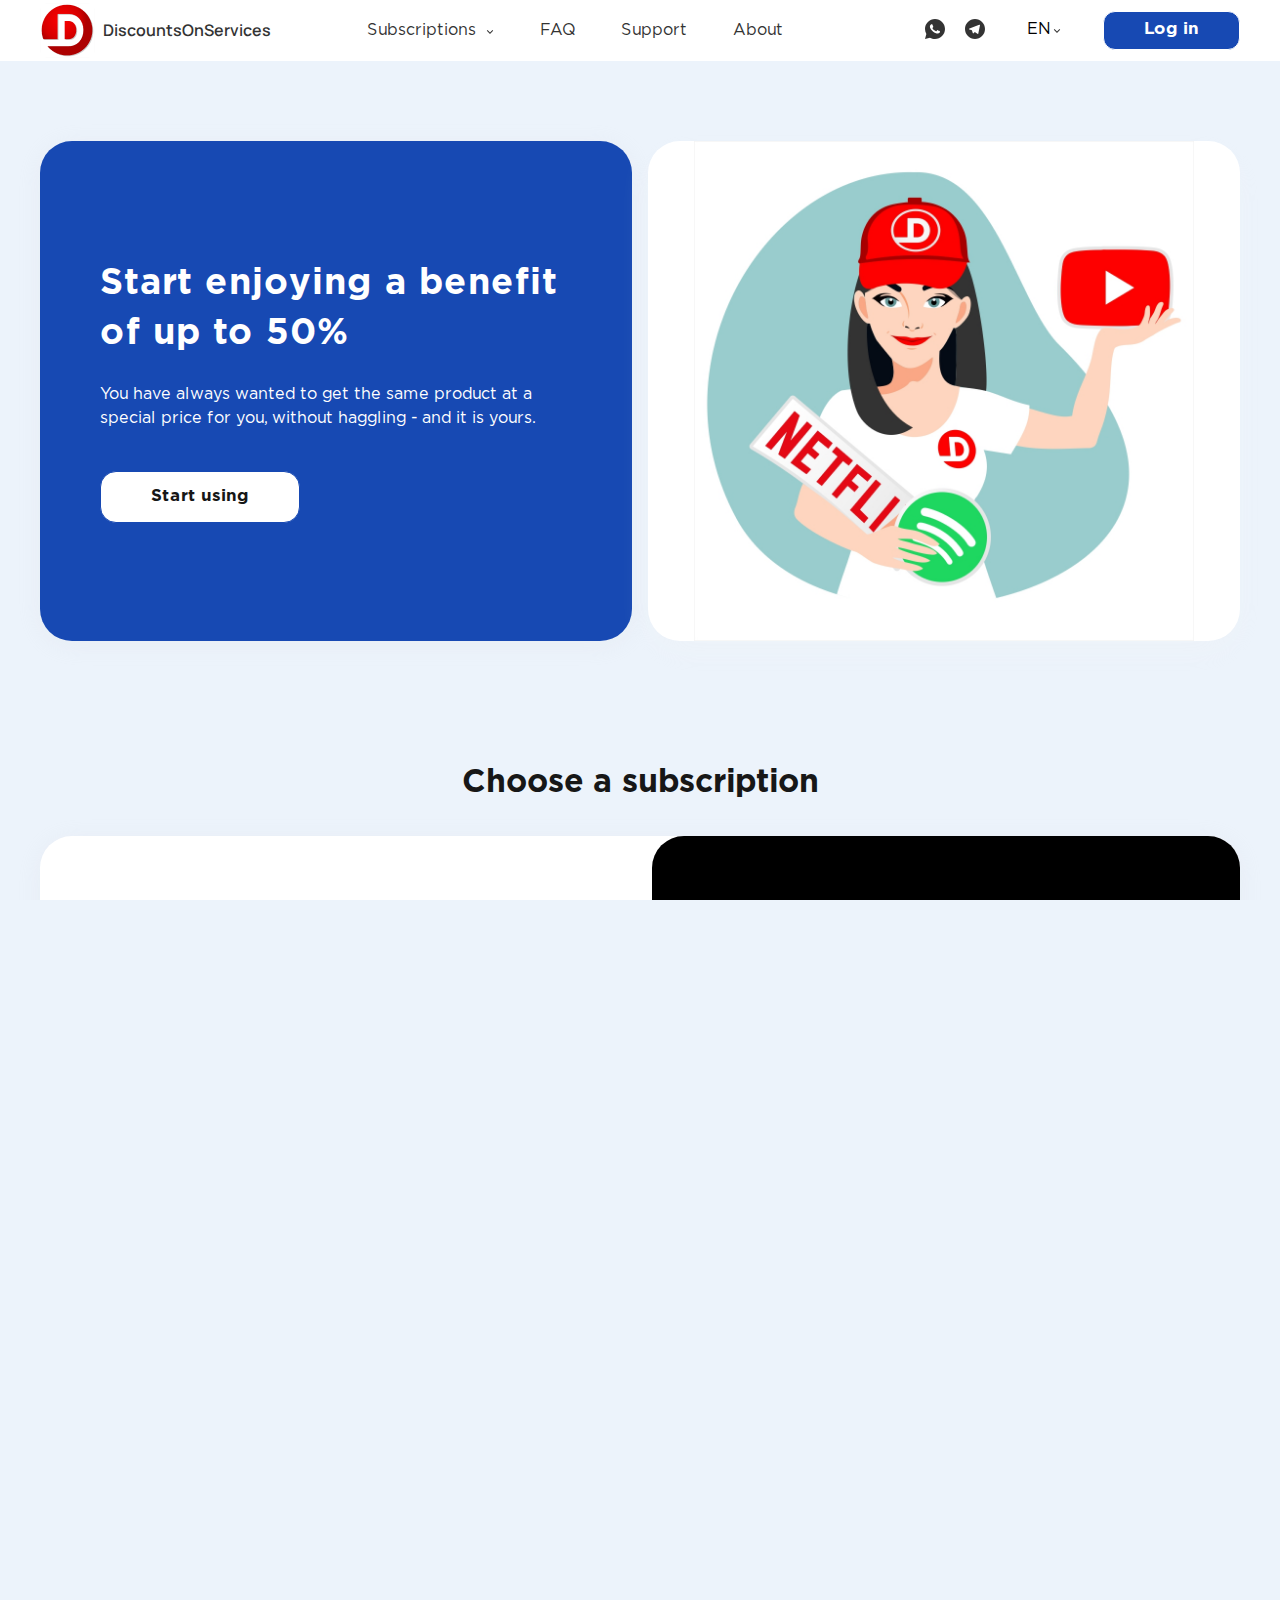
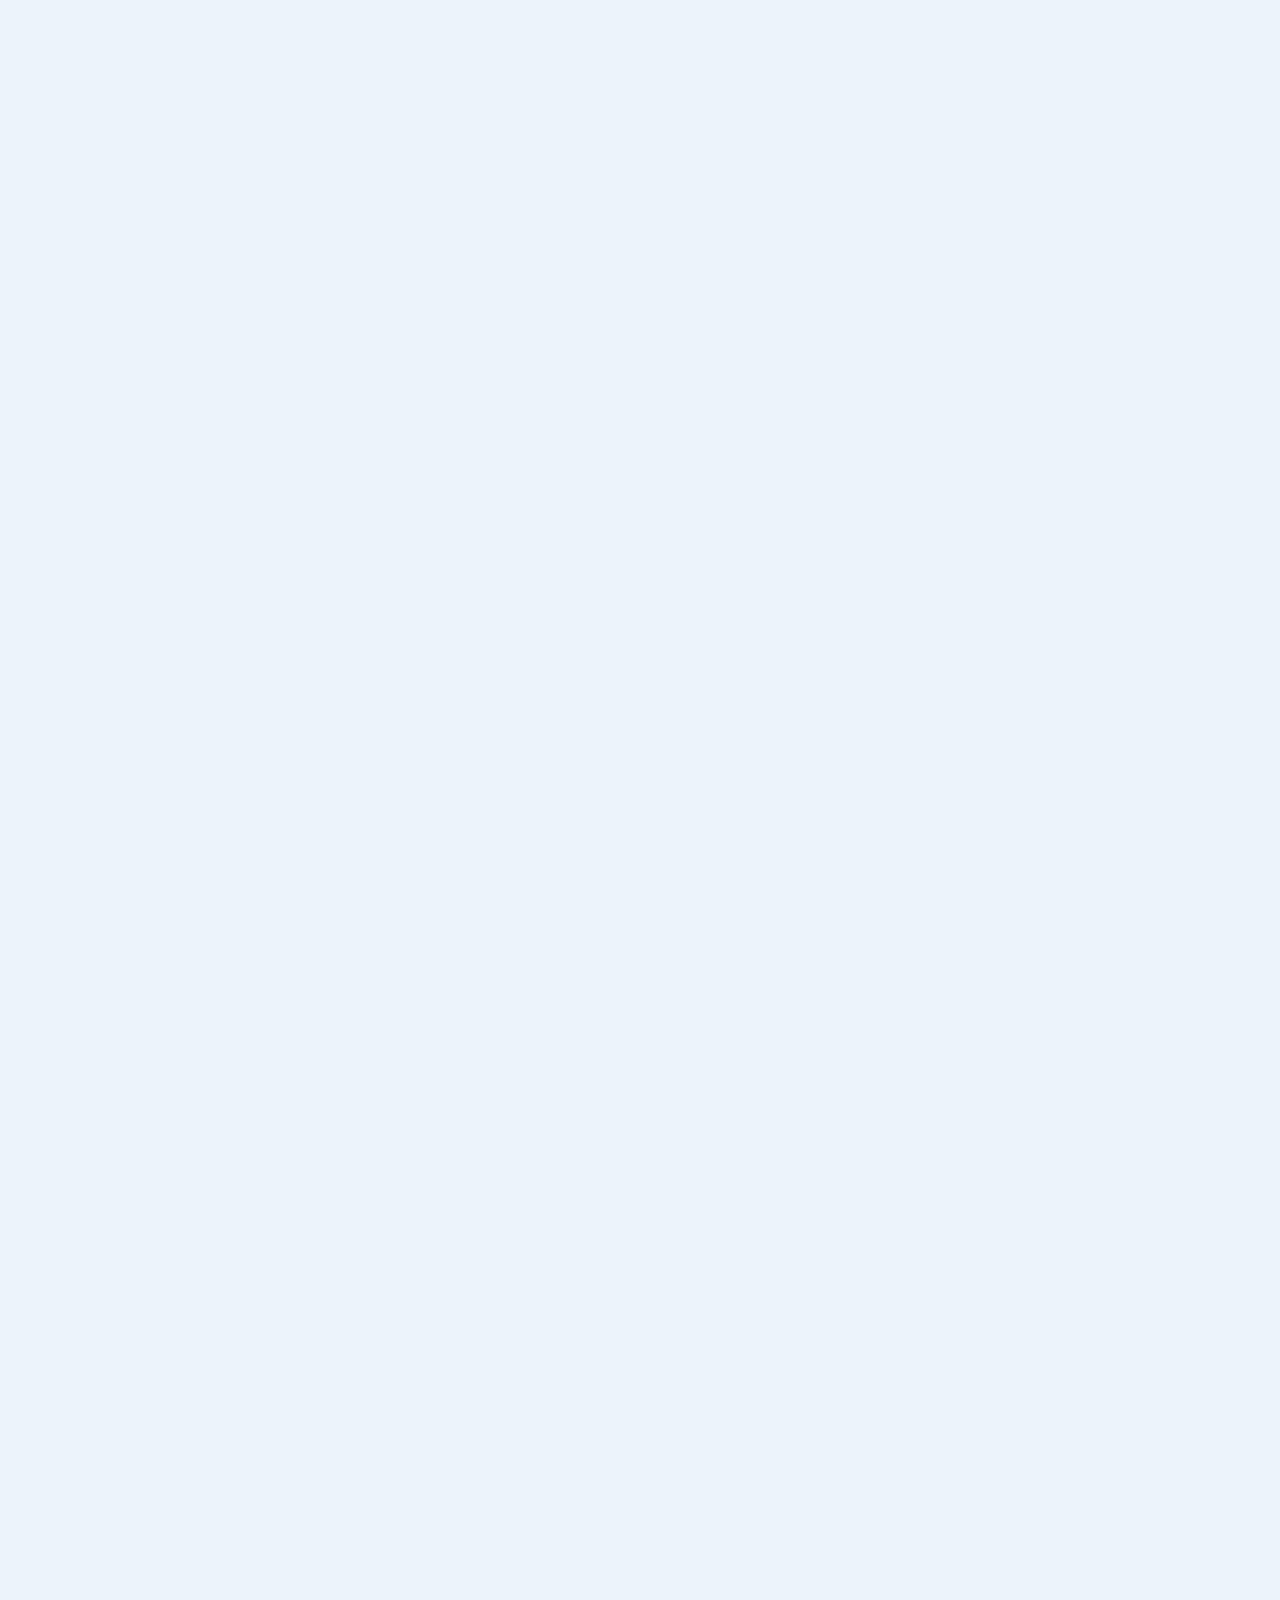
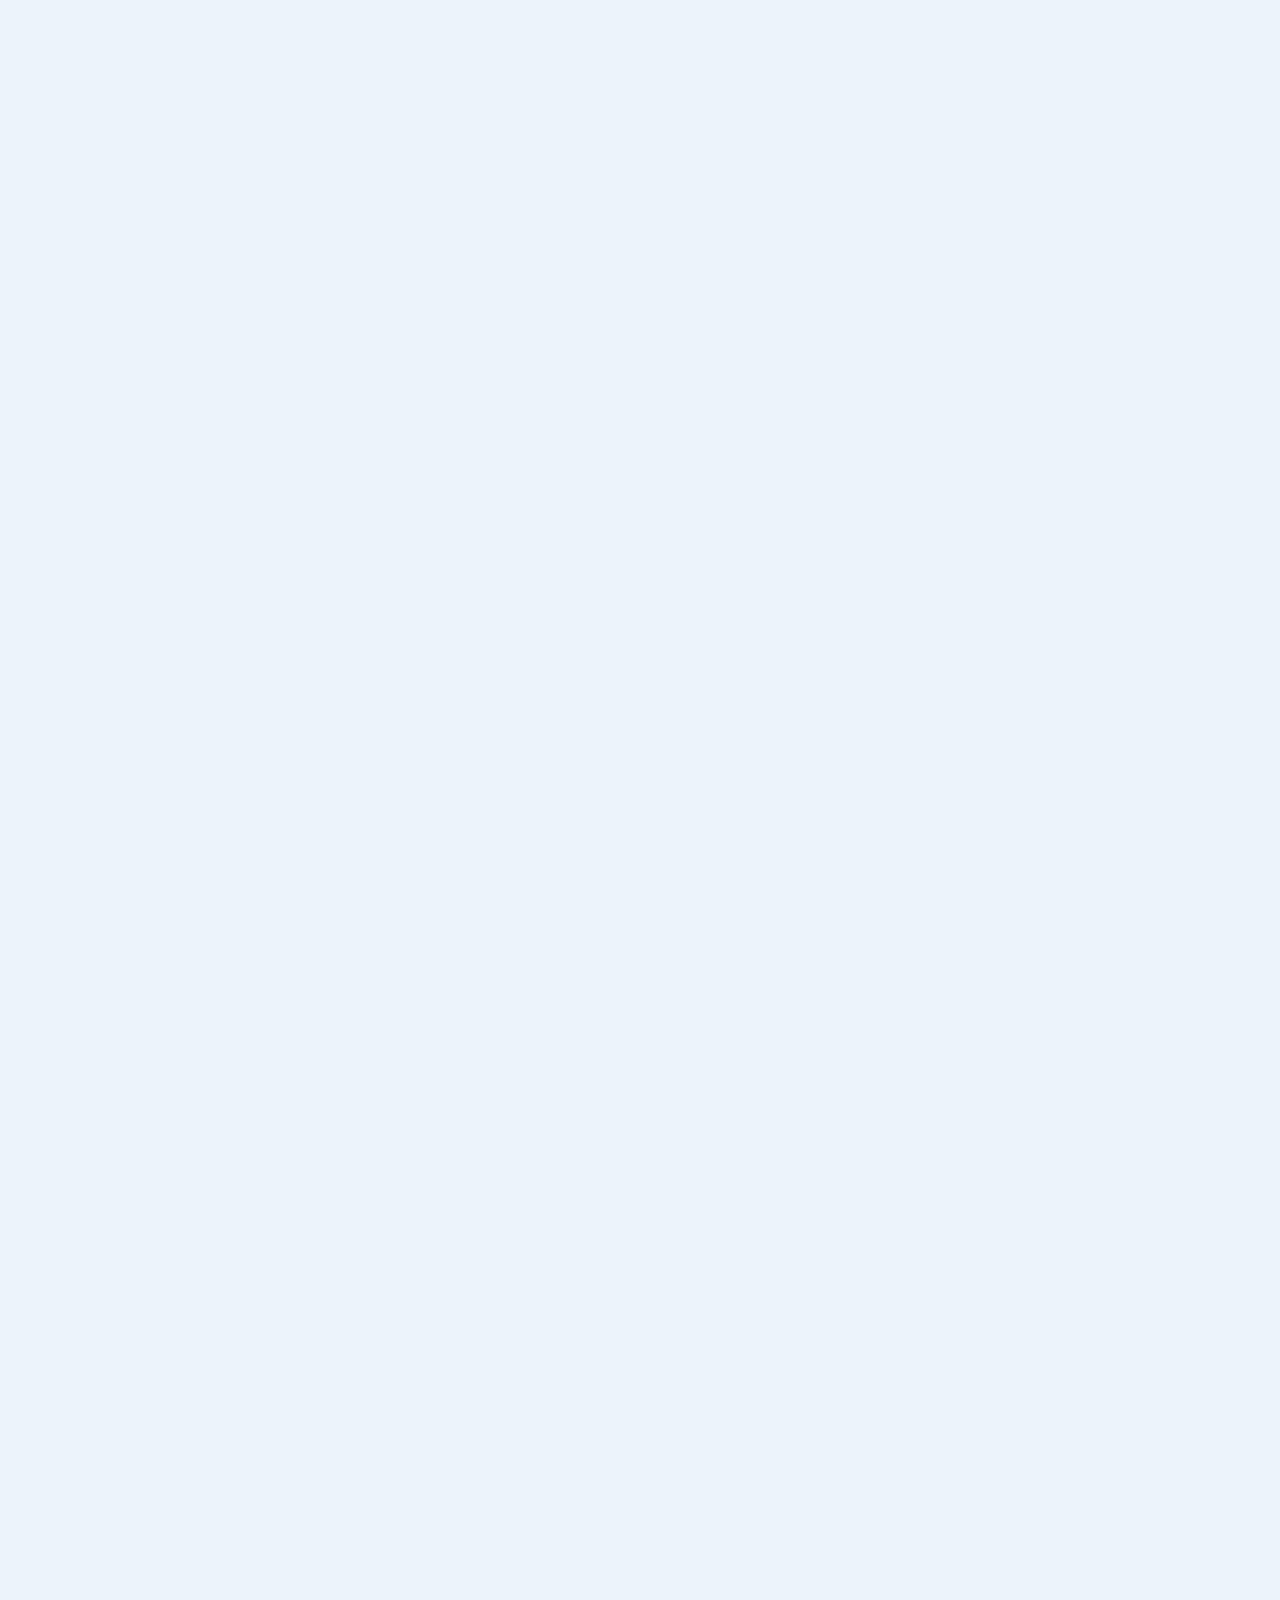
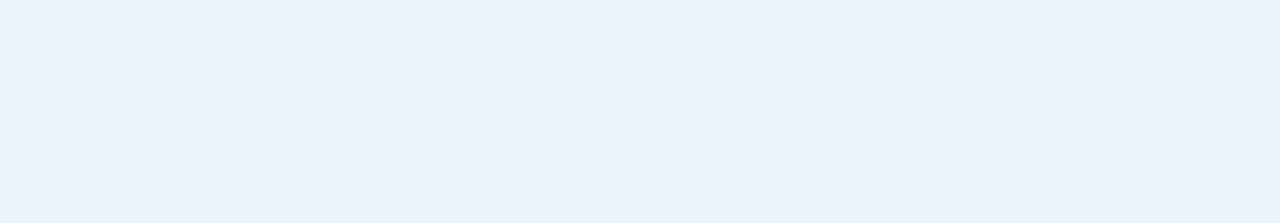
==== commit f0537c11: "v1.1" ====
--- a/index.html
+++ b/index.html
@@ -19,7 +19,7 @@
 		<!-- Шапка ==========================================================-->
 		<header class="header">
 			<div class="header__body">
-				<a href="/index.html" class="header__logo">
+				<a href="/discounts/index.html" class="header__logo">
 
 					<img src="./img/Logo.png" alt="Logo">
 					<h2>DiscountsOnServices</h2>
@@ -30,7 +30,7 @@
 					<li>
 						<a href="#">Subscriptions <img src="./img/arrow-down-s-line.svg" alt=""></a>
 					</li>
-					<li class="headerBurgerItem"><a href="faq-page.html">FAQ</a></li>
+					<li class="headerBurgerItem"><a href="/discounts/faq-page.html">FAQ</a></li>
 					<li class="headerBurgerItem"><a href="#">Support</a></li>
 					<li class="headerBurgerItem"><a href="#">About</a></li>
 				</ul>
@@ -59,7 +59,7 @@
 										d="M10 20C4.477 20 0 15.523 0 10C0 4.477 4.477 0 10 0C15.523 0 20 4.477 20 10C20 15.523 15.523 20 10 20ZM9 13V15H11V13H9ZM11 11.355C11.8037 11.1128 12.4936 10.59 12.9442 9.88174C13.3947 9.17353 13.5759 8.32705 13.4547 7.49647C13.3336 6.66588 12.9181 5.90644 12.284 5.35646C11.6499 4.80647 10.8394 4.50254 10 4.5C9.19085 4.49994 8.40666 4.78015 7.78079 5.29299C7.15492 5.80583 6.72601 6.51963 6.567 7.313L8.529 7.706C8.58468 7.42743 8.71832 7.1704 8.91437 6.96482C9.11042 6.75923 9.36081 6.61354 9.63643 6.54471C9.91204 6.47587 10.2015 6.48671 10.4712 6.57597C10.7409 6.66523 10.9797 6.82924 11.1598 7.04891C11.34 7.26858 11.454 7.53489 11.4887 7.81684C11.5234 8.0988 11.4773 8.3848 11.3558 8.64158C11.2343 8.89837 11.0423 9.11536 10.8023 9.26733C10.5623 9.4193 10.2841 9.49998 10 9.5C9.73478 9.5 9.48043 9.60536 9.29289 9.79289C9.10536 9.98043 9 10.2348 9 10.5V12H11V11.355Z"
 										fill="#9C99AD" />
 								</svg>
-							</div><a href="faq-page.html">FAQ</a>
+							</div><a href="/discounts/faq-page.html">FAQ</a>
 						</li>
 
 						<li>
@@ -95,7 +95,7 @@
 									</defs>
 								</svg>
 
-							</div><a href="/index.html">Home</a>
+							</div><a href="/discounts/index.html">Home</a>
 						</li>
 
 					</ul>
@@ -413,7 +413,7 @@
 							<h2 class="SubsctiptionsPart__title">Site navigation</h2>
 							<ul class="SubsctiptionsPart__list">
 								<li><a href="">About</a></li>
-								<li><a href="faq-page.html">FAQ</a></li>
+								<li><a href="/discounts/faq-page.html">FAQ</a></li>
 								<li><a href="">Support</a></li>
 							</ul>
 						</div>
--- a/css/style.css
+++ b/css/style.css
@@ -412,17 +412,8 @@
             flex-direction: column-reverse;
     margin-bottom: 16px;
   }
-  .navigation-list-app li:nth-child(1) {
-    padding-left: 25px;
-  }
-  .navigation-list-app li:nth-child(2) {
-    padding-left: 25px;
-  }
-  .navigation-list-app li:nth-child(3) {
-    padding-left: 23px;
-  }
-  .navigation-list-app li:nth-child(4) {
-    padding-left: 22px;
+  .navigation-list-app li {
+    padding: 15px 22px;
   }
   .navigation-list-app li:nth-child(1) a {
     padding-left: 12px;
@@ -1567,9 +1558,6 @@
   font-family: "Gotham Pro", sans-serif;
   background: #ECF3FB;
   height: 100%;
-}
-
-body {
   overflow-x: hidden;
 }
 
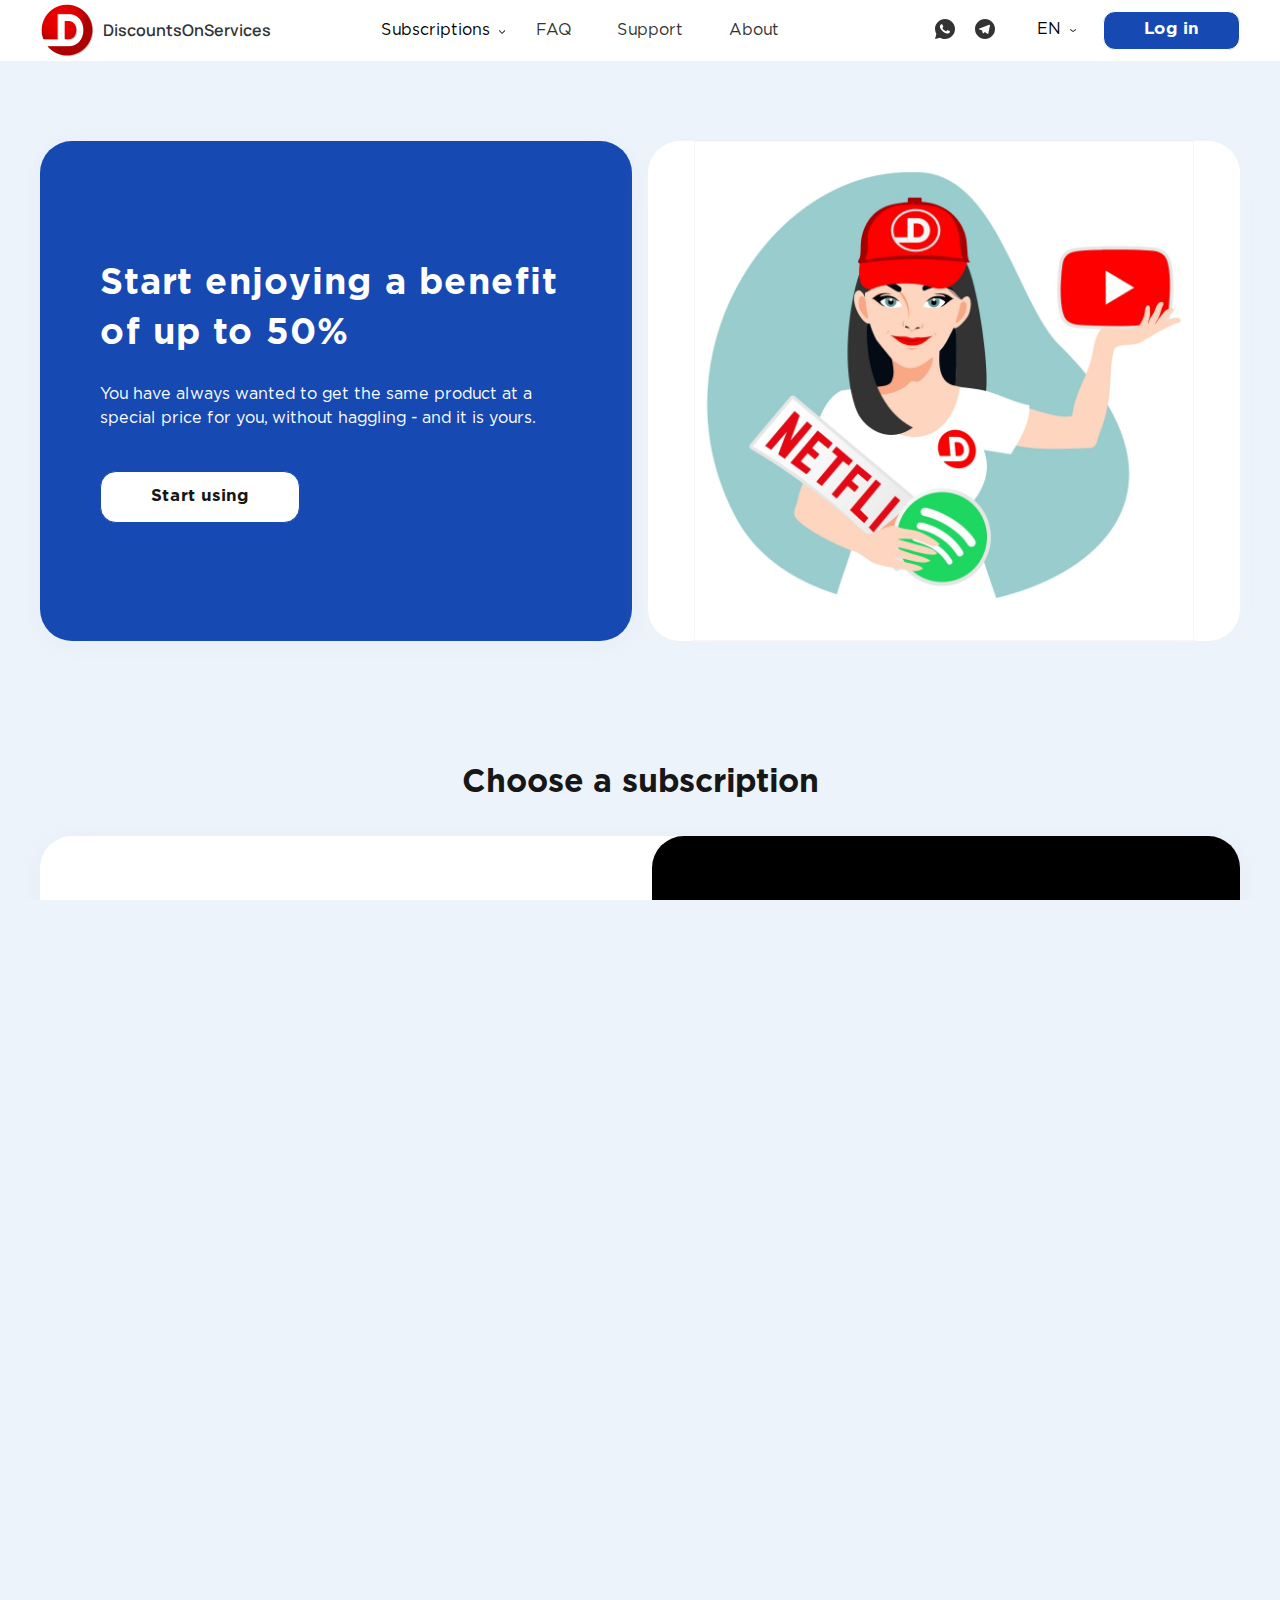
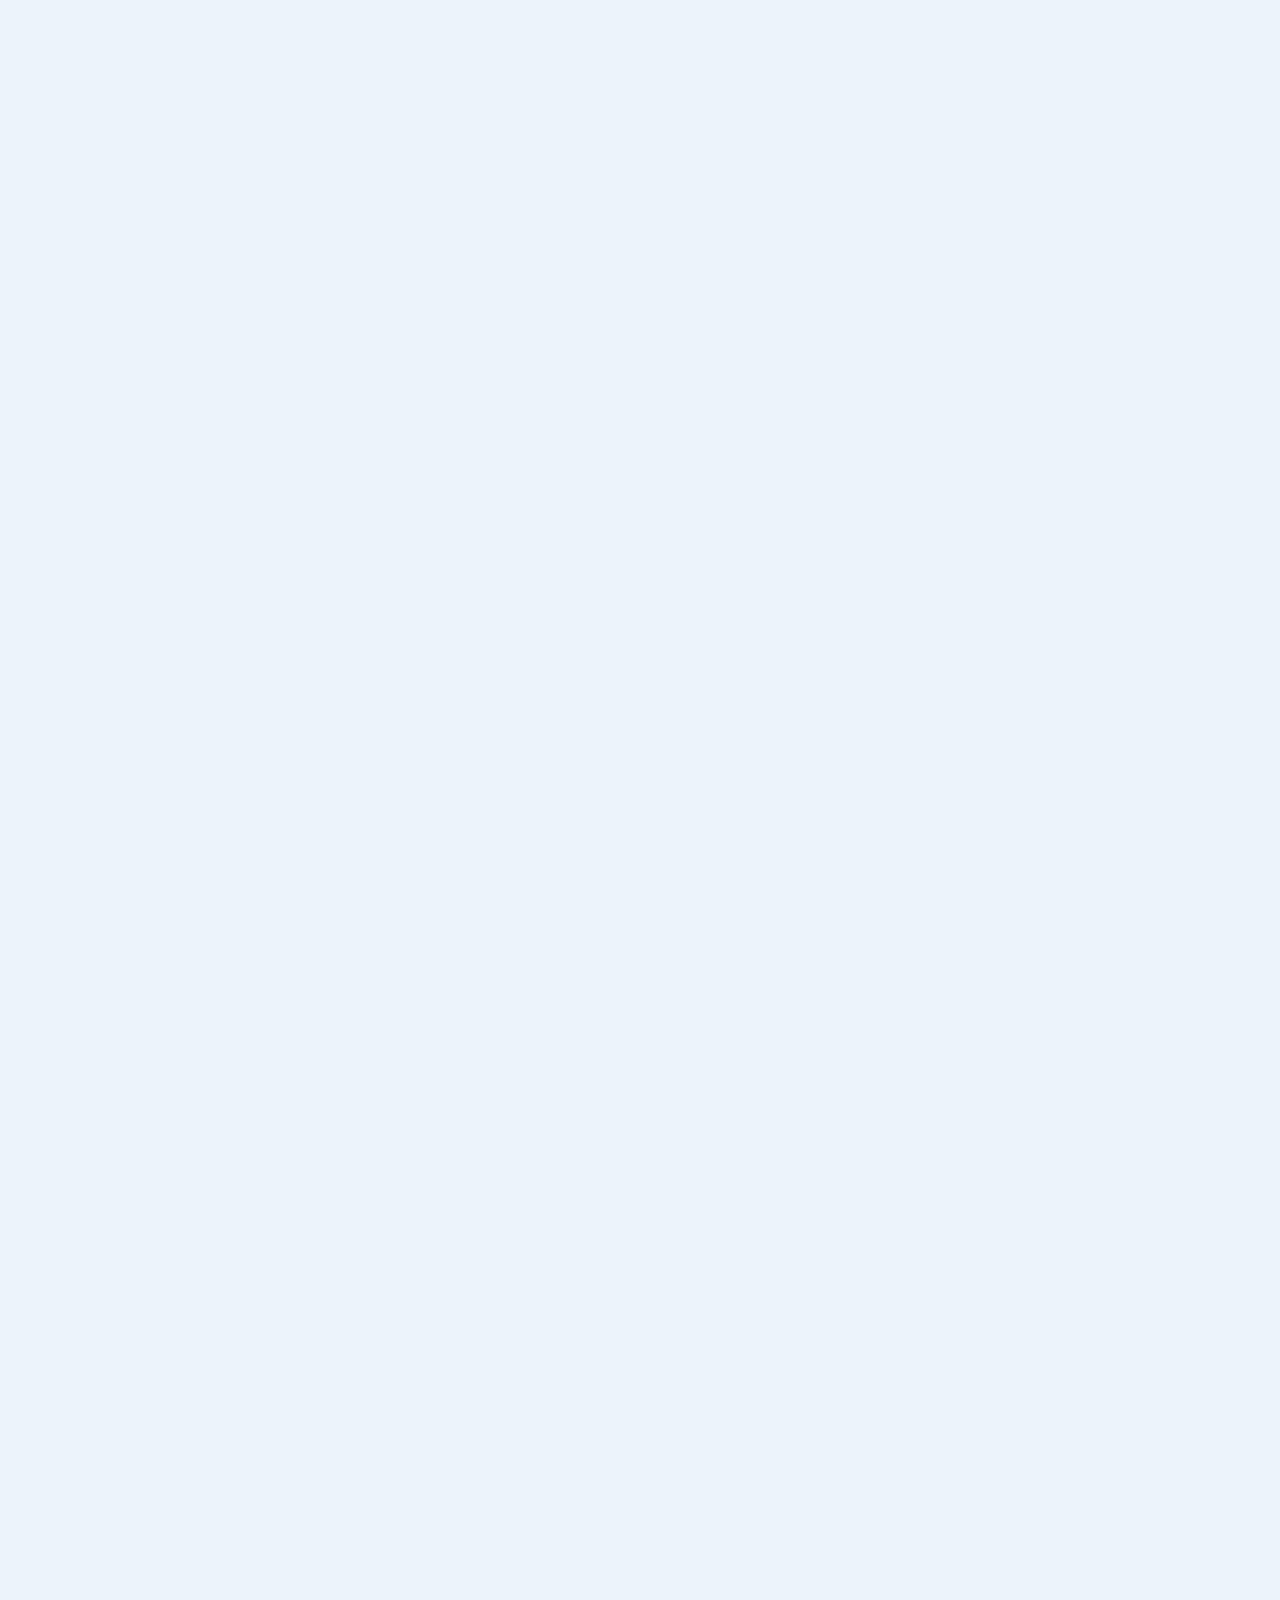
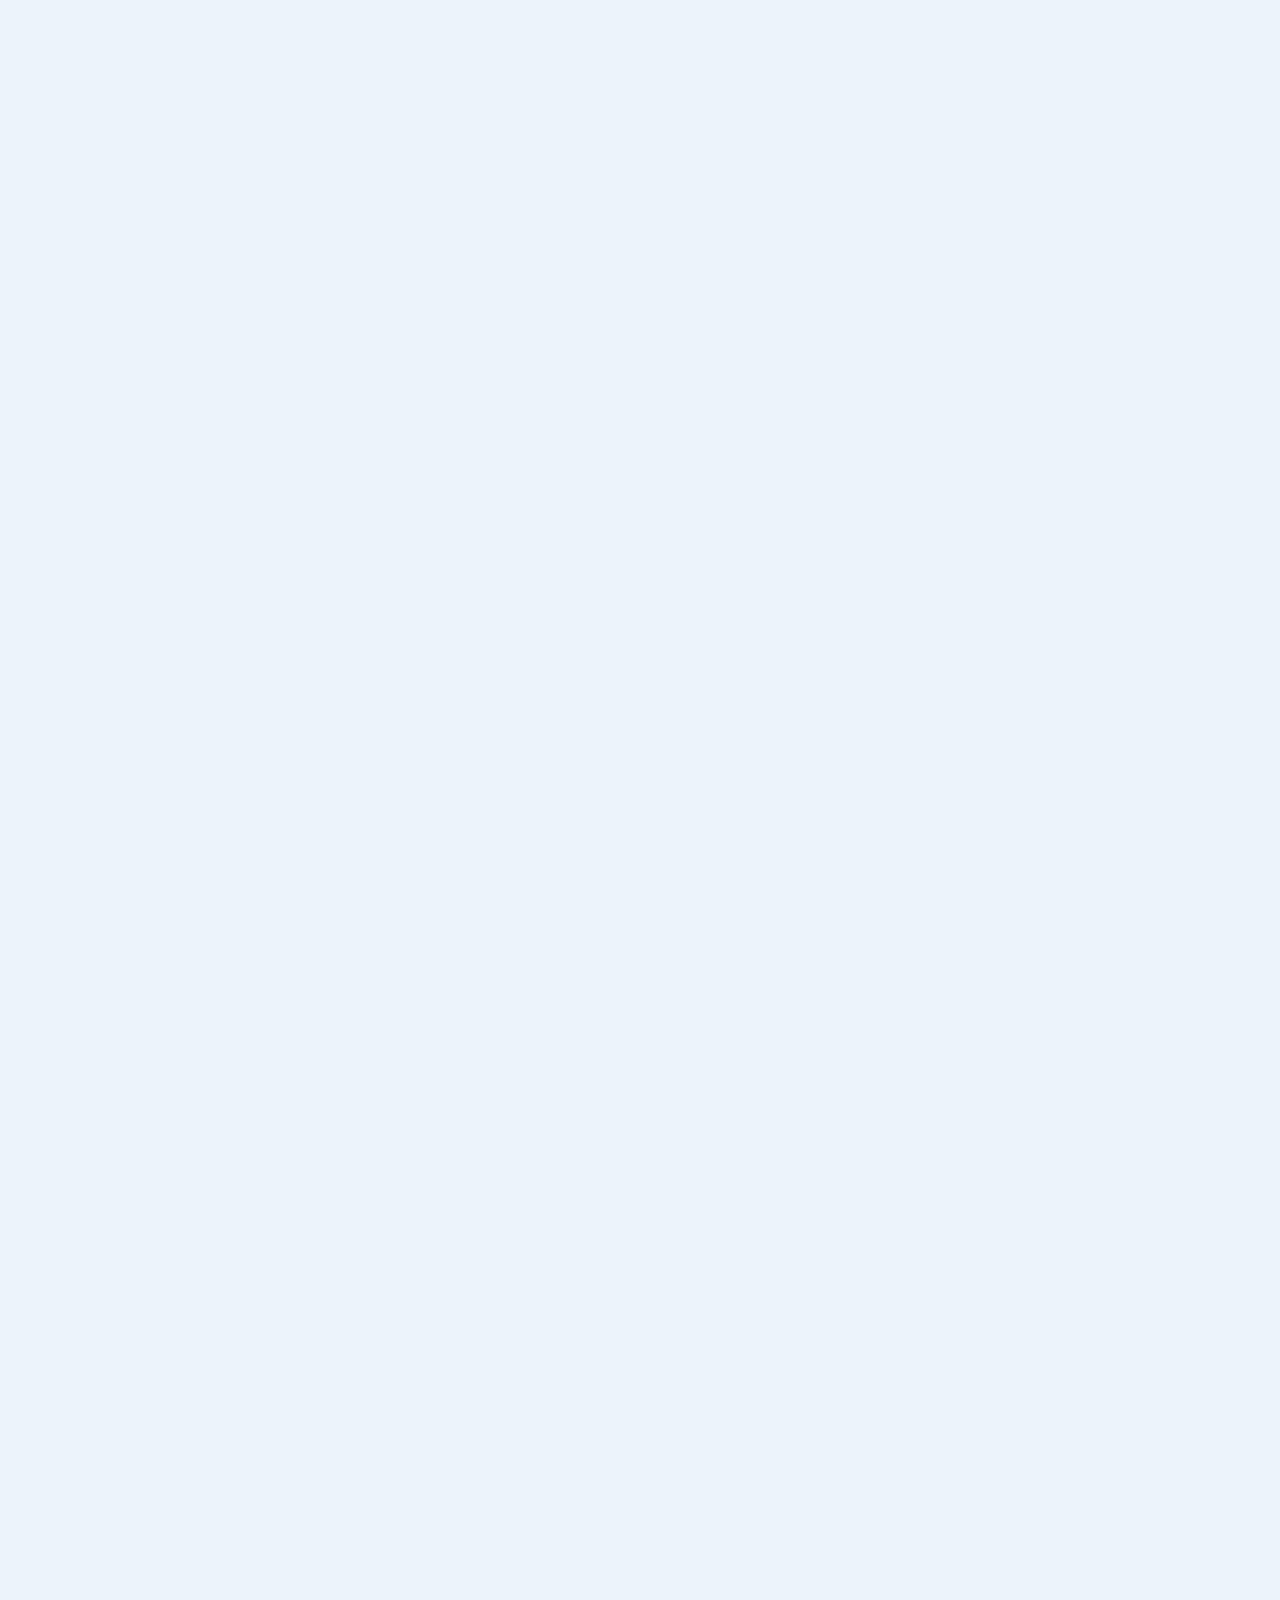
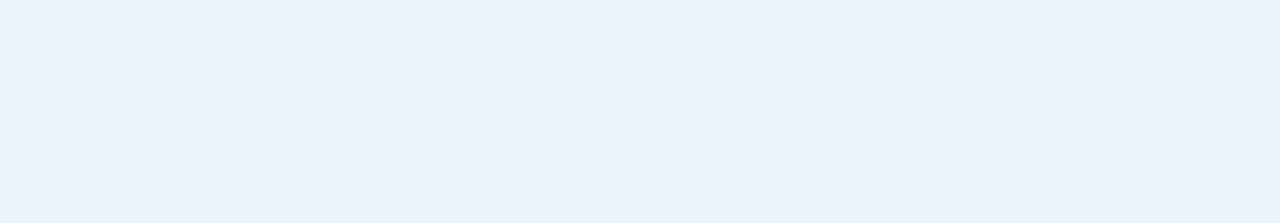
==== commit 090a4dda: "v1.2" ====
--- a/index.html
+++ b/index.html
@@ -27,13 +27,25 @@
 				</a>
 
 				<ul class="header__list">
-					<li>
-						<a href="#">Subscriptions <img src="./img/arrow-down-s-line.svg" alt=""></a>
-					</li>
-					<li class="headerBurgerItem"><a href="/discounts/faq-page.html">FAQ</a></li>
-					<li class="headerBurgerItem"><a href="#">Support</a></li>
-					<li class="headerBurgerItem"><a href="#">About</a></li>
+
+					<div class="dropdown-case">
+						<button class="dropdownBtn" onclick="show_list()">
+							Subscriptions
+						</button>
+
+						<div id="dropdown-list" class="dropdownList">
+							<a href="/discounts/netflix-service.html">Netflix</a>
+							<a href="/discounts/youtube-service.html">YouTube Premium</a>
+							<a href="/discounts/spotify-service.html">Spotify</a>
+						</div>
+					</div>
+
+
+					<li><a href="/discounts/faq-page.html">FAQ</a></li>
+					<li><a href="">Support</a></li>
+					<li><a href="">About</a></li>
 				</ul>
+
 
 
 
@@ -49,7 +61,7 @@
 										d="M17 20H1C0.734784 20 0.48043 19.8946 0.292893 19.7071C0.105357 19.5196 0 19.2652 0 19V6H18V19C18 19.2652 17.8946 19.5196 17.7071 19.7071C17.5196 19.8946 17.2652 20 17 20ZM18 4H0V1C0 0.734784 0.105357 0.48043 0.292893 0.292893C0.48043 0.105357 0.734784 0 1 0H17C17.2652 0 17.5196 0.105357 17.7071 0.292893C17.8946 0.48043 18 0.734784 18 1V4ZM4 9V13H8V9H4ZM4 15V17H14V15H4ZM10 10V12H14V10H10Z"
 										fill="#9C99AD" />
 								</svg>
-							</div><a href="#">Support</a>
+							</div><a href="">Support</a>
 						</li>
 
 						<li>
@@ -77,7 +89,7 @@
 									</defs>
 								</svg>
 
-							</div><a href="#">About</a>
+							</div><a href="">About</a>
 						</li>
 
 						<li>
@@ -101,12 +113,12 @@
 					</ul>
 
 					<ul class="services-list-app">
-						<li><a href="#">Netflix</a></li>
-						<li><a href="#">YouTube</a></li>
-						<li><a href="#">Spotify</a></li>
+						<li><a href="/discounts/netflix-service.html">Netflix</a></li>
+						<li><a href="/discounts/youtube-service.html">Youtube</a></li>
+						<li><a href="/discounts/spotify-service.html">Spotify</a></li>
 					</ul>
 
-					<div class="LogInButton-app StartBtn"><a href="#"><span>Log in</span></a></div>
+					<div class="LogInButton-app StartBtn"><a href=""><span>Log in</span></a></div>
 
 
 					<div class="SignUpButton-app LearnMoreBtn"><a href=""><span>Sign Up</span></a></div>
@@ -127,8 +139,18 @@
 								</svg>
 							</a>
 						</div>
-
-						<div class="FunctionsHeader__SpoilerLanguges">EN <img src="./img/arrow-down-s-line.svg" alt=""></div>
+						<!-- Для бургера -->
+						<!-- <div class="SpoilerLanguges-case">
+							<button class=" FunctionsHeader__SpoilerLanguges SpoilerLanguges-btn " onclick="show_spoilerLanguges()">
+								EN<img src="./img/arrow-down-s-line.svg" alt="arrow">
+							</button>
+						
+							<div id="spoilerLanguges-list" class="SpoilerLangugesList change-lang">
+								<option value="en">English</option>
+								<option value="ua">Ukraine</option>
+								<option value="ru">Russian</option>
+							</div>
+						</div> -->
 
 
 					</div>
@@ -156,9 +178,27 @@
 						</a>
 					</div>
 
-					<div class="FunctionsHeader__SpoilerLanguges">EN <img src="./img/arrow-down-s-line.svg" alt=""></div>
-
-					<div class="LogInButton"><a href="#"><span>Log in</span></a></div>
+					<div class="SpoilerLanguges-case">
+						<button class=" FunctionsHeader__SpoilerLanguges SpoilerLanguges-btn "
+							onclick="show_spoilerLanguges()">
+							EN
+						</button>
+
+						<div id="spoilerLanguges-list" class="SpoilerLangugesList change-lang">
+							<option value="en">English</option>
+							<option value="ua">Ukraine</option>
+							<option value="ru">Russian</option>
+						</div>
+					</div>
+					<!-- <select class="change-lang FunctionsHeader__SpoilerLanguges">
+						<option value="en">EN</option>
+						<option value="ua">UA</option>
+						<option value="ru">RU</option>
+					</select> -->
+
+
+
+					<div class="LogInButton"><a href=""><span>Log in</span></a></div>
 				</div>
 
 				<div class="burger">
@@ -209,7 +249,7 @@
 								<div class="ChooseSubscription-item__subtitle">The constant contributes to the task of the same
 									and
 									thus the intended features and the set relation to the check and set also.</div>
-								<a href="" class="ChooseSubscription-item__btn LearnMoreBtn"><span>Learn more</span></a>
+								<a href="/discounts/netflix-service.html" class="ChooseSubscription-item__btn LearnMoreBtn"><span>Learn more</span></a>
 							</div>
 							<div class="ChooseSubscription-item__preview"><img src="./img/IcoSubscription/Netflix.png" alt="">
 							</div>
@@ -218,11 +258,11 @@
 
 						<div class="ChooseSubscription__ChooseSubscription-item ChooseSubscription-item">
 							<div class="ChooseSubscription-item__info ">
-								<div class="ChooseSubscription-item__title">Netflix subscription rates</div>
+								<div class="ChooseSubscription-item__title">Spotify Premium</div>
 								<div class="ChooseSubscription-item__subtitle">The constant contributes to the task of the same
 									and
 									thus the intended features and the set relation to the check and set also.</div>
-								<a href="" class="ChooseSubscription-item__btn LearnMoreBtn"><span>Learn more</span></a>
+								<a href="/discounts/spotify-service.html" class="ChooseSubscription-item__btn LearnMoreBtn"><span>Learn more</span></a>
 							</div>
 							<div class="ChooseSubscription-item__preview"><img src="./img/IcoSubscription/Spotify.png" alt="">
 							</div>
@@ -231,11 +271,11 @@
 
 						<div class="ChooseSubscription__ChooseSubscription-item ChooseSubscription-item">
 							<div class="ChooseSubscription-item__info ">
-								<div class="ChooseSubscription-item__title">Netflix subscription rates</div>
+								<div class="ChooseSubscription-item__title">YouTube Premium</div>
 								<div class="ChooseSubscription-item__subtitle">The constant contributes to the task of the same
 									and
 									thus the intended features and the set relation to the check and set also.</div>
-								<a href="" class="ChooseSubscription-item__btn LearnMoreBtn"><span>Learn more</span></a>
+								<a href="/discounts/youtube-service.html" class="ChooseSubscription-item__btn LearnMoreBtn"><span>Learn more</span></a>
 							</div>
 							<div class="ChooseSubscription-item__preview"><img src="./img/IcoSubscription/Yotube.png" alt="">
 							</div>
--- a/css/style.css
+++ b/css/style.css
@@ -192,12 +192,18 @@
   font-weight: 400;
   font-size: 16px;
   line-height: 150%;
+  -webkit-transition: all 0.2s ease;
+  -o-transition: all 0.2s ease;
+  transition: all 0.2s ease;
 }
 .header__list li {
   margin-right: 46px;
-}
-.header__list li:hover a {
-  position: relative;
+  -webkit-transition: all 0.2s ease;
+  -o-transition: all 0.2s ease;
+  transition: all 0.2s ease;
+}
+.header__list li:hover a, .header__list li:focus a {
+  color: #1749B3;
 }
 .header__list a {
   -webkit-transition: all 0.2s ease;
@@ -210,6 +216,7 @@
   line-height: 150%;
   color: #333333;
   text-decoration: none;
+  transition: all 0.2s ease;
 }
 .header__list a img {
   margin-top: 2px;
@@ -223,7 +230,7 @@
           align-items: center;
   gap: 10px;
 }
-.header__list:last-child {
+.header__list a:last-child {
   margin-right: 0;
 }
 
@@ -269,12 +276,180 @@
   -webkit-box-align: center;
       -ms-flex-align: center;
           align-items: center;
-  gap: 2px;
+  gap: 5px;
 }
 .FunctionsHeader__SpoilerLanguges img {
   margin-top: 1px;
 }
 
+.dropdown-case {
+  position: relative;
+  display: inline-block;
+}
+
+.dropdownBtn {
+  font-family: "Gotham Pro";
+  font-style: normal;
+  font-weight: 400;
+  font-size: 16px;
+  line-height: 150%;
+  display: -webkit-box;
+  display: -ms-flexbox;
+  display: flex;
+  -webkit-box-align: center;
+      -ms-flex-align: center;
+          align-items: center;
+  position: relative;
+  cursor: pointer;
+  background: #FFFFFF;
+  border: none;
+  margin-right: 46px;
+}
+.dropdownBtn::after {
+  content: "";
+  position: absolute;
+  top: 48%;
+  right: -15px;
+  height: 3.89px;
+  width: 6.86px;
+  background: url("/img/arrow-down-s-line.svg") no-repeat;
+}
+.dropdownBtn:hover, .dropdownBtn:focus {
+  color: #1749B3;
+}
+.dropdownBtn:focus::after {
+  content: "";
+  -webkit-transform-origin: 50% 50% 0px;
+      -ms-transform-origin: 50% 50% 0px;
+          transform-origin: 50% 50% 0px;
+  -webkit-transform: rotateX(180deg);
+          transform: rotateX(180deg);
+}
+
+.dropdownList {
+  display: none;
+  position: absolute;
+  top: 50px;
+  left: -30px;
+  z-index: 2;
+  background: #ffffff;
+  -webkit-box-shadow: 0px 20px 48px rgba(177, 177, 177, 0.4);
+          box-shadow: 0px 20px 48px rgba(177, 177, 177, 0.4);
+  border-radius: 16px;
+  padding: 25px;
+  min-width: 215px;
+  -webkit-transition: all 0.2s ease;
+  -o-transition: all 0.2s ease;
+  transition: all 0.2s ease;
+}
+.dropdownList a {
+  font-weight: 400;
+  font-size: 17px;
+  line-height: 150%;
+  display: block;
+  margin-bottom: 20px;
+  -webkit-transition: all 0.2s ease;
+  -o-transition: all 0.2s ease;
+  transition: all 0.2s ease;
+}
+.dropdownList a:last-child {
+  margin-bottom: 0;
+}
+.dropdownList a:hover, .dropdownList a:focus {
+  -webkit-transition: all 0.2s ease;
+  -o-transition: all 0.2s ease;
+  transition: all 0.2s ease;
+  color: #1749B3;
+}
+
+.SpoilerLanguges-case {
+  position: relative;
+  display: inline-block;
+}
+
+.FunctionsHeader__SpoilerLanguges {
+  background: #fff;
+}
+
+.SpoilerLanguges-btn {
+  text-transform: uppercase;
+  cursor: pointer;
+  background: #FFFFFF;
+  border: none;
+  position: relative;
+}
+.SpoilerLanguges-btn::after {
+  content: "";
+  position: absolute;
+  top: 42%;
+  right: -15px;
+  height: 3.89px;
+  width: 6.86px;
+  background: url("/img/arrow-down-s-line.svg") no-repeat;
+}
+.SpoilerLanguges-btn:hover, .SpoilerLanguges-btn:focus {
+  color: #1749B3;
+}
+.SpoilerLanguges-btn:focus::after {
+  content: "";
+  -webkit-transform-origin: 50% 50% 0px;
+      -ms-transform-origin: 50% 50% 0px;
+          transform-origin: 50% 50% 0px;
+  -webkit-transform: rotateX(180deg);
+          transform: rotateX(180deg);
+}
+
+.SpoilerLangugesList {
+  display: none;
+  position: absolute;
+  top: 50px;
+  left: 35px;
+  z-index: 2;
+  background: #ffffff;
+  -webkit-box-shadow: 0px 20px 48px rgba(177, 177, 177, 0.4);
+          box-shadow: 0px 20px 48px rgba(177, 177, 177, 0.4);
+  border-radius: 16px;
+  padding: 25px;
+  -webkit-transition: all 0.2s ease;
+  -o-transition: all 0.2s ease;
+  transition: all 0.2s ease;
+}
+.SpoilerLangugesList a {
+  font-weight: 400;
+  font-size: 17px;
+  line-height: 150%;
+  display: block;
+  margin-bottom: 20px;
+  -webkit-transition: all 0.2s ease;
+  -o-transition: all 0.2s ease;
+  transition: all 0.2s ease;
+}
+.SpoilerLangugesList a:last-child {
+  margin-bottom: 0;
+}
+.SpoilerLangugesList a:hover, .SpoilerLangugesList a:focus {
+  -webkit-transition: all 0.2s ease;
+  -o-transition: all 0.2s ease;
+  transition: all 0.2s ease;
+  color: #1749B3;
+}
+.SpoilerLangugesList option {
+  font-weight: 400;
+  font-size: 17px;
+  line-height: 150%;
+  display: block;
+  margin-bottom: 20px;
+  -webkit-transition: all 0.2s ease;
+  -o-transition: all 0.2s ease;
+  transition: all 0.2s ease;
+}
+.SpoilerLangugesList option:last-child {
+  margin-bottom: 0;
+}
+
+.change-lang {
+  cursor: pointer;
+}
 @media (max-width: 1169.98px) {
   .header__list li {
     margin-right: 36px;
@@ -289,6 +464,9 @@
   }
   .header h2 {
     display: none;
+  }
+  .dropdownBtn {
+    margin-right: 25px;
   }
 }
 @media (max-width: 767.98px) {
@@ -479,6 +657,9 @@
     line-height: 150%;
     font-weight: 500;
   }
+  .dropdownBtn {
+    margin-right: 0;
+  }
 }
 @media (max-width: 479.98px) {
   .header h2 {
@@ -1553,6 +1734,206 @@
     width: 100%;
   }
 }
+.Service-page__body {
+  display: -webkit-box;
+  display: -ms-flexbox;
+  display: flex;
+  -ms-flex-wrap: nowrap;
+      flex-wrap: nowrap;
+}
+.Service-page__title {
+  margin-bottom: 20px;
+}
+.Service-page__subtitle {
+  text-align: center;
+  margin-bottom: 48px;
+  font-family: "Gotham Pro";
+  font-style: normal;
+  font-weight: 400;
+  font-size: 18px;
+  line-height: 150%;
+  color: #333333;
+}
+.Service-page__subtitle span {
+  color: #1749B3;
+}
+
+.Service-page-item {
+  min-width: 224px;
+  padding: 30px;
+  max-width: 389px;
+  text-align: center;
+  background-color: #fff;
+  -webkit-box-shadow: 0px 12px 28px rgba(244, 245, 245, 0.2);
+          box-shadow: 0px 12px 28px rgba(244, 245, 245, 0.2);
+  border-radius: 32px;
+  display: -webkit-box;
+  display: -ms-flexbox;
+  display: flex;
+  -webkit-box-orient: vertical;
+  -webkit-box-direction: normal;
+      -ms-flex-direction: column;
+          flex-direction: column;
+}
+.Service-page-item__title {
+  font-family: "Gotham Pro";
+  font-style: normal;
+  font-weight: 700;
+  font-size: 32px;
+  line-height: 140%;
+  color: #0F0F0F;
+  padding: 20px 32px 32px 32px;
+  position: relative;
+}
+.Service-page-item__title::after {
+  content: "";
+  position: absolute;
+  bottom: 0;
+  left: 0;
+  width: 100%;
+  height: 1px;
+  background-color: #DBDBDB;
+}
+.Service-page-item__list {
+  margin-top: 35px;
+  text-align: left;
+  -webkit-box-flex: 1;
+      -ms-flex: 1 1 auto;
+          flex: 1 1 auto;
+  margin-bottom: 100px;
+}
+.Service-page-item__list li {
+  font-family: "Gotham Pro";
+  font-style: normal;
+  font-weight: 400;
+  font-size: 16px;
+  line-height: 150%;
+  color: #5C5C5C;
+  display: -webkit-box;
+  display: -ms-flexbox;
+  display: flex;
+  -webkit-box-align: start;
+      -ms-flex-align: start;
+          align-items: start;
+  margin-bottom: 20px;
+}
+.Service-page-item__list li:last-child {
+  margin-bottom: 0;
+}
+.Service-page-item__list li img {
+  margin-right: 15px;
+  display: block;
+}
+.Service-page-item__cost {
+  font-style: normal;
+  font-weight: 700;
+  font-size: 50px;
+  line-height: 130%;
+  color: #0F0F0F;
+  display: -webkit-box;
+  display: -ms-flexbox;
+  display: flex;
+  -webkit-box-pack: center;
+      -ms-flex-pack: center;
+          justify-content: center;
+  margin-bottom: 30px;
+}
+.Service-page-item__cost span {
+  margin-top: -5px;
+  display: block;
+  font-size: 26px;
+  margin-right: 3px;
+}
+.Service-page-item__btn {
+  line-height: 54px;
+}
+.Service-page-item__btn-dark {
+  margin: 0;
+}
+
+.Service-page__switcherCost {
+  margin: 0 auto;
+  text-align: center;
+  margin-bottom: 48px;
+}
+
+.switcherCost {
+  display: -webkit-box;
+  display: -ms-flexbox;
+  display: flex;
+  -webkit-box-pack: center;
+      -ms-flex-pack: center;
+          justify-content: center;
+}
+.switcherCost__btn {
+  cursor: pointer;
+  padding: 17px 45px;
+  background: #ECF3FB;
+  border: 1px solid #1749B3;
+  font-family: "Gotham Pro";
+  font-style: normal;
+  font-weight: 400;
+  font-size: 18px;
+  line-height: 150%;
+  color: #030303;
+  -webkit-transition: all 0.2s ease;
+  -o-transition: all 0.2s ease;
+  transition: all 0.2s ease;
+}
+.switcherCost__btn.activeSwitch {
+  background: #1749B3;
+  -webkit-transition: all 0.2s ease;
+  -o-transition: all 0.2s ease;
+  transition: all 0.2s ease;
+  color: #FFFFFF;
+}
+.switcherCost__btn-left {
+  border-radius: 12px 0px 0px 12px;
+}
+.switcherCost__btn-right {
+  border-radius: 0px 12px 12px 0px;
+}
+
+@media (max-width: 767.98px) {
+  .Service-page__body {
+    -ms-flex-wrap: wrap;
+        flex-wrap: wrap;
+  }
+  .Service-page-item {
+    padding: 0 16px 30px 16px;
+  }
+  .Service-page-item__title {
+    padding: 20px;
+  }
+  .Service-page-item__list {
+    margin-top: 20px;
+    margin-bottom: 80px;
+  }
+  .Service-page-item__cost {
+    font-size: 30px;
+    line-height: 130%;
+  }
+  .Service-page-item__cost span {
+    font-size: 16px;
+    margin-top: -4;
+  }
+}
+@media (max-width: 479.98px) {
+  .Service-page-item {
+    padding: 32px 16px 32px 16px;
+  }
+  .Service-page-item__title {
+    padding: 0 20px 20px 20px;
+  }
+  .Service-page-item__list {
+    margin-top: 20px;
+    margin-bottom: 50px;
+  }
+  .Service-page-item__cost {
+    font-size: 30px;
+    line-height: 130%;
+  }
+}
 html,
 body {
   font-family: "Gotham Pro", sans-serif;
@@ -1593,7 +1974,8 @@
 }
 
 .LearnMoreBtn,
-.LogInButton {
+.LogInButton,
+.Service-page-item__btn {
   background: #1749B3;
   border-radius: 16px;
   line-height: 3.5;
@@ -1604,7 +1986,8 @@
   transition: all 0.2s ease;
 }
 .LearnMoreBtn span,
-.LogInButton span {
+.LogInButton span,
+.Service-page-item__btn span {
   font-family: "Gotham Pro";
   font-style: normal;
   font-weight: 700;
@@ -1613,7 +1996,8 @@
   color: #FFFFFF;
 }
 .LearnMoreBtn:hover,
-.LogInButton:hover {
+.LogInButton:hover,
+.Service-page-item__btn:hover {
   background: #FFFFFF;
   border: 1px solid #1749B3;
   -webkit-transition: all 0.2s ease;
@@ -1621,11 +2005,13 @@
   transition: all 0.2s ease;
 }
 .LearnMoreBtn:hover span,
-.LogInButton:hover span {
+.LogInButton:hover span,
+.Service-page-item__btn:hover span {
   color: #171717;
 }
 .LearnMoreBtn:active,
-.LogInButton:active {
+.LogInButton:active,
+.Service-page-item__btn:active {
   -webkit-transition: all 0.2s ease;
   -o-transition: all 0.2s ease;
   transition: all 0.2s ease;
@@ -1633,7 +2019,8 @@
   border: 1px solid #4B84FD;
 }
 .LearnMoreBtn:active span,
-.LogInButton:active span {
+.LogInButton:active span,
+.Service-page-item__btn:active span {
   color: #FFFFFF;
 }
 
@@ -1642,6 +2029,11 @@
   padding: 0 40px;
   line-height: 2.7;
   border: 1px solid #ffffff;
+}
+
+.Service-page-item__btn {
+  line-height: 54px;
+  border: 1px solid #1749B3;
 }
 
 .StartBtn {
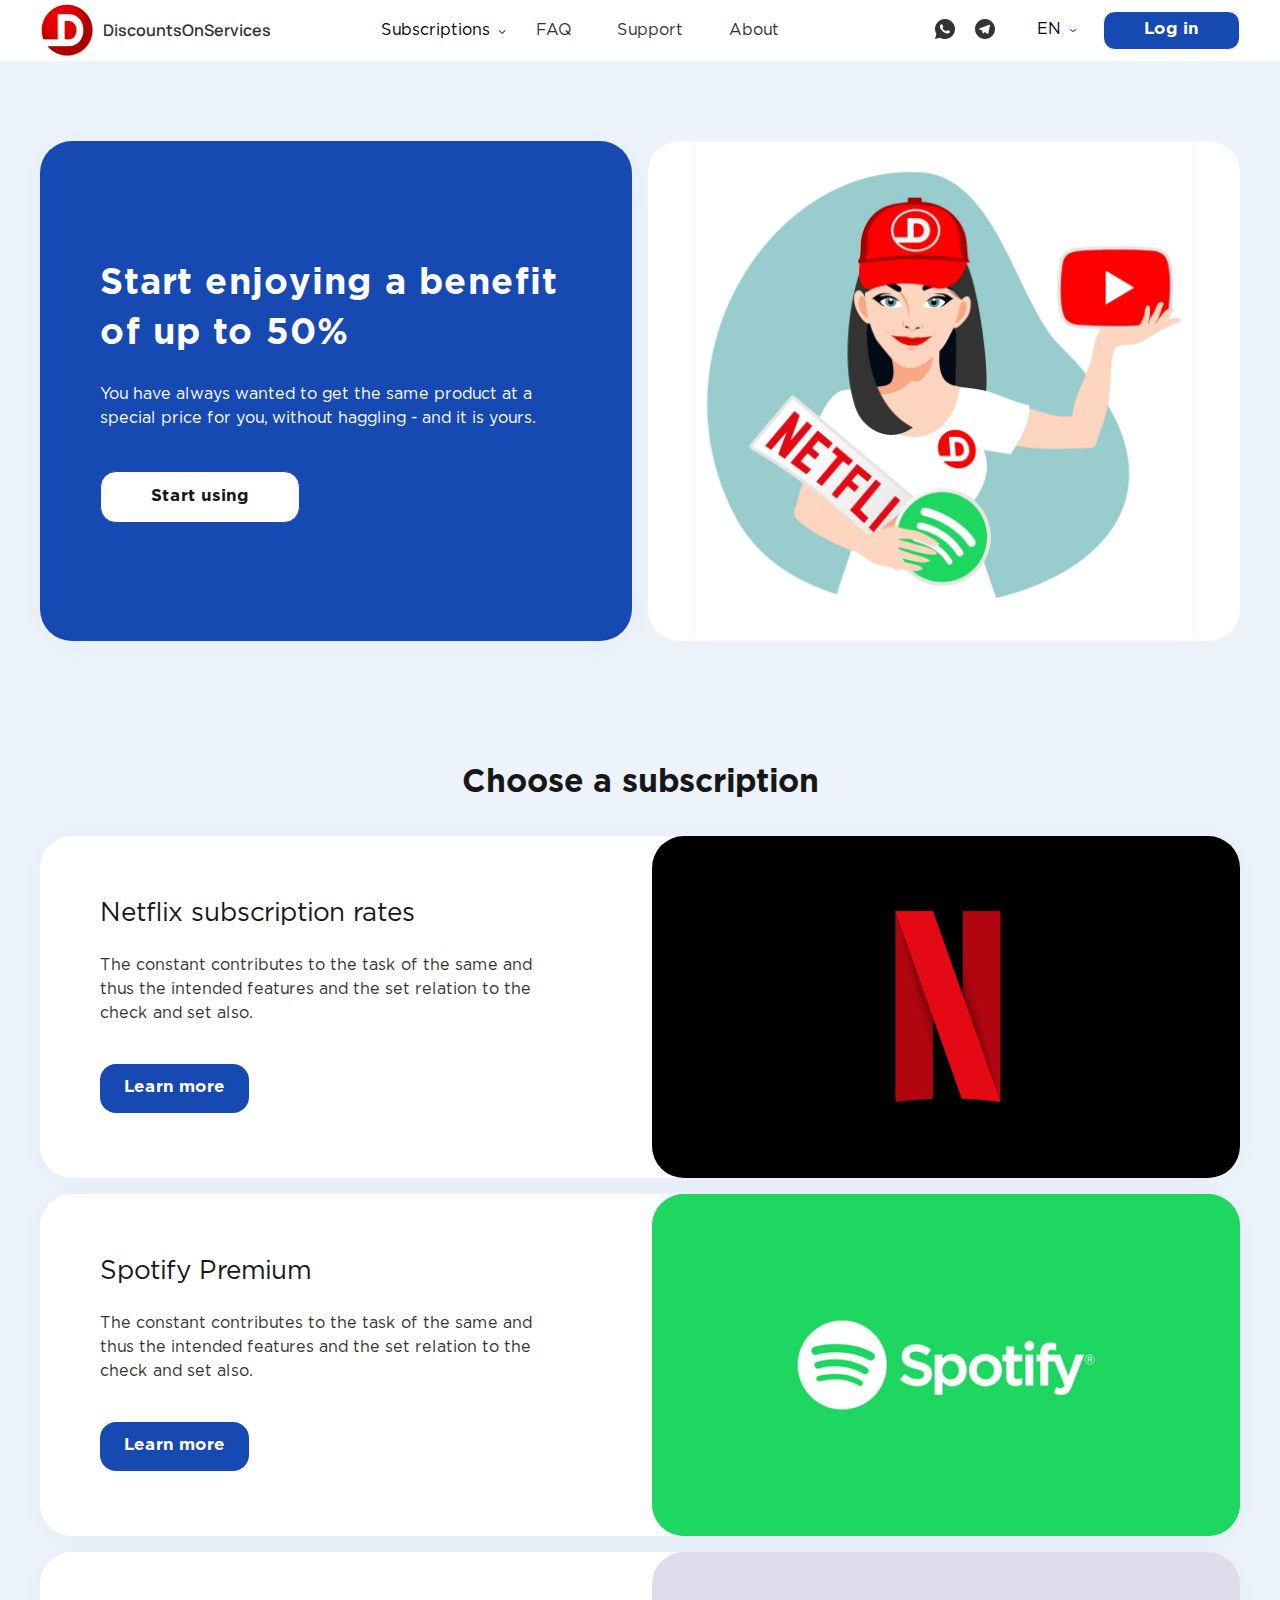
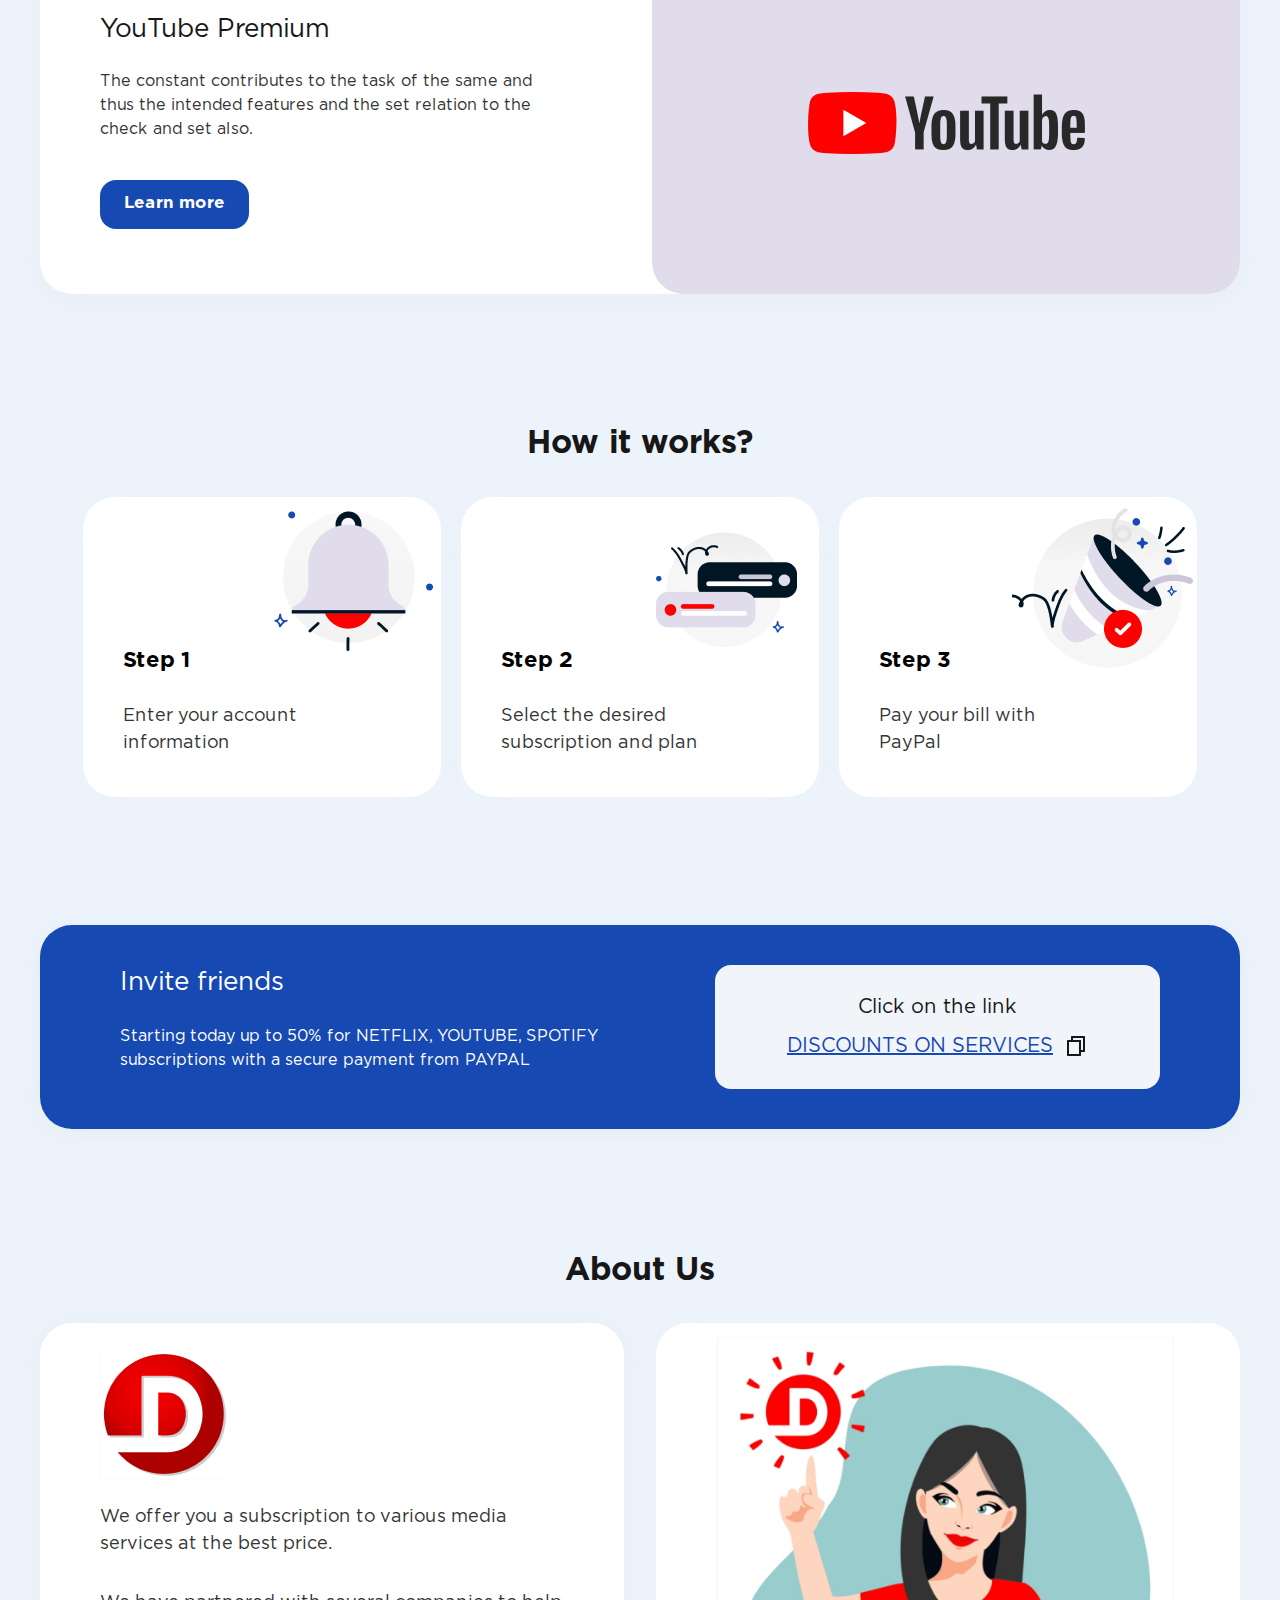
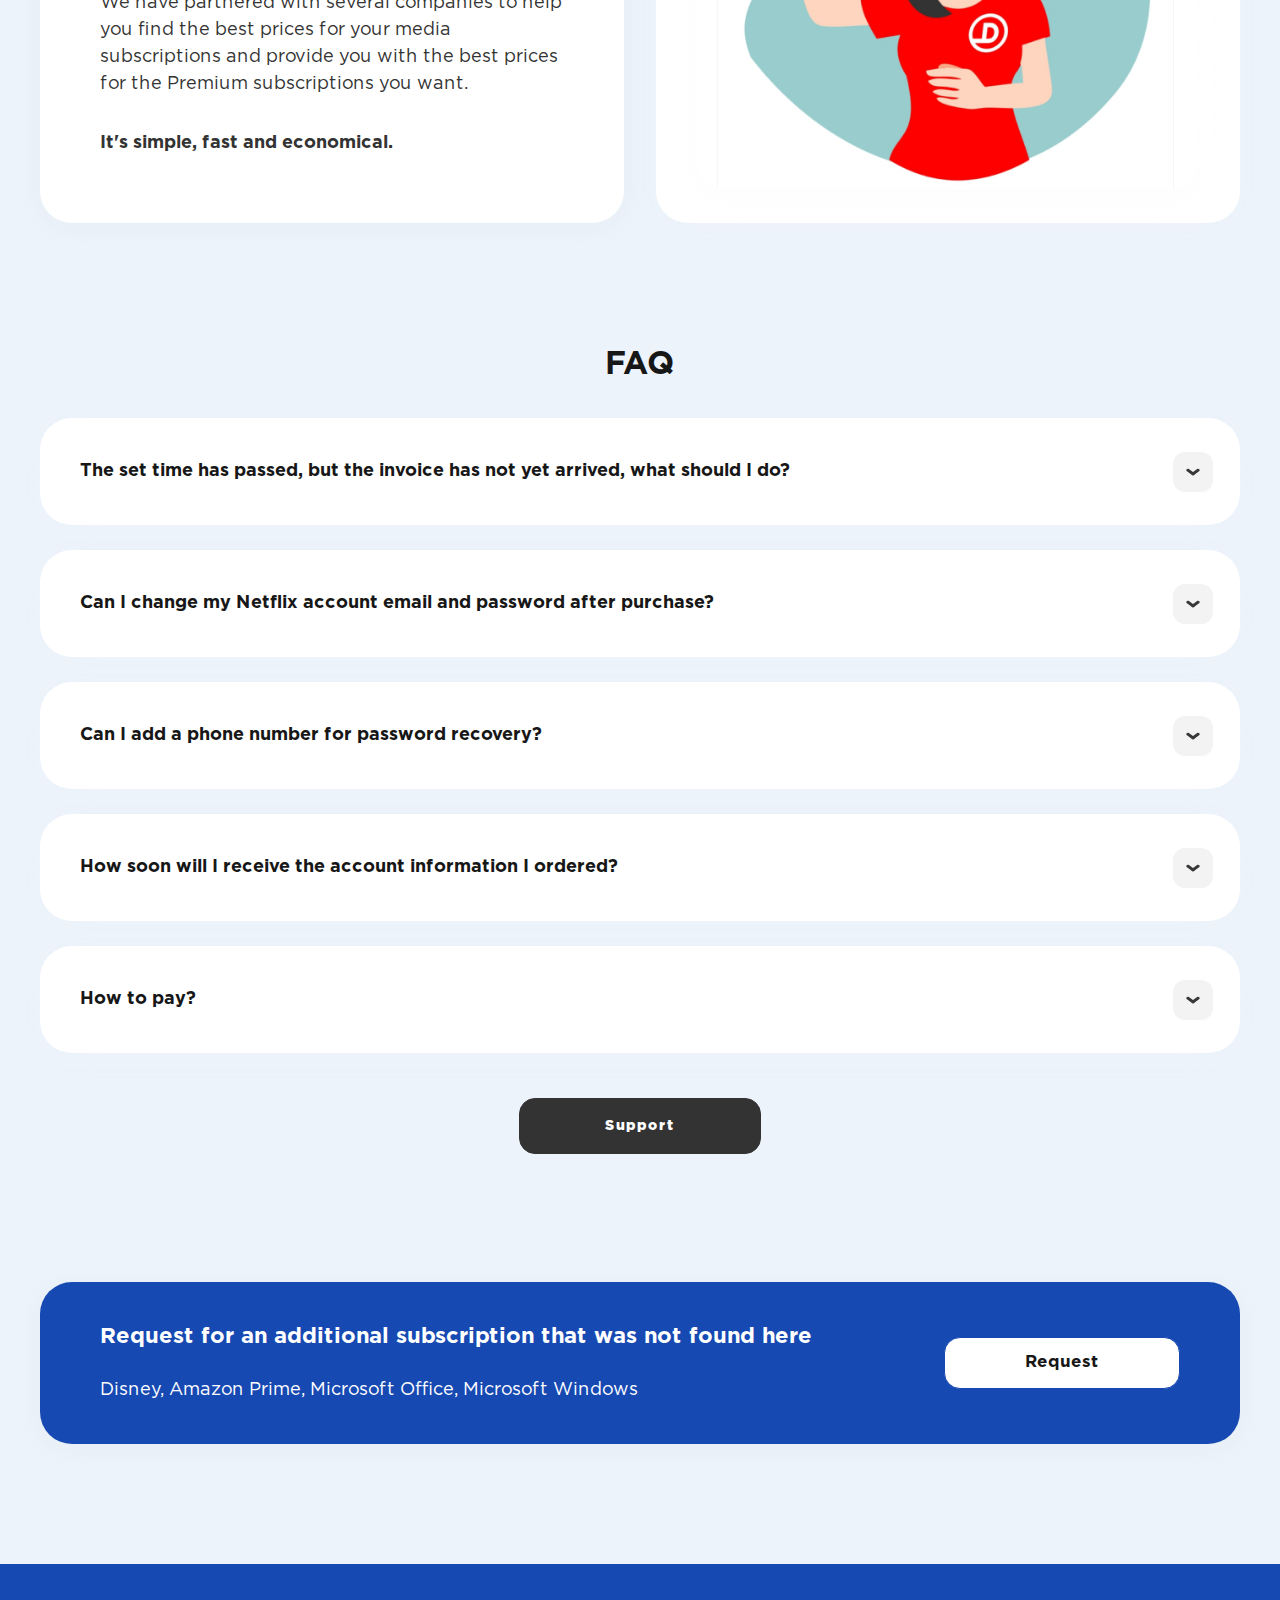
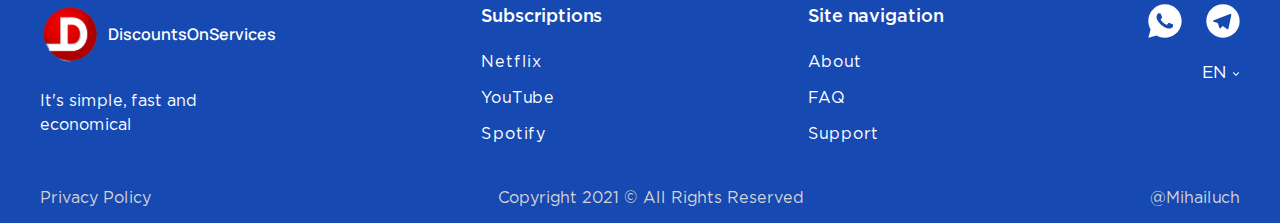
==== commit 2423894f: "фикс скролла" ====
--- a/index.html
+++ b/index.html
@@ -10,7 +10,7 @@
 
 	<link href="css/style.css" rel="stylesheet">
 	<link rel="icon" href="./img/Logo.ico" type="image/x-icon">
-	<link rel="shortcut icon" href="./img/favicon.ico" type="image/x-icon">
+	<!-- <link rel="shortcut icon" href="./img/favicon.ico" type="image/x-icon"> -->
 	<title>DiscountsOnServices</title>
 </head>
 
@@ -42,8 +42,8 @@
 
 
 					<li><a href="/discounts/faq-page.html">FAQ</a></li>
-					<li><a href="">Support</a></li>
-					<li><a href="">About</a></li>
+					<li><a href="/discounts/support-page.html">Support</a></li>
+					<li><a href="/discounts/support-page.html">About</a></li>
 				</ul>
 
 
@@ -61,7 +61,8 @@
 										d="M17 20H1C0.734784 20 0.48043 19.8946 0.292893 19.7071C0.105357 19.5196 0 19.2652 0 19V6H18V19C18 19.2652 17.8946 19.5196 17.7071 19.7071C17.5196 19.8946 17.2652 20 17 20ZM18 4H0V1C0 0.734784 0.105357 0.48043 0.292893 0.292893C0.48043 0.105357 0.734784 0 1 0H17C17.2652 0 17.5196 0.105357 17.7071 0.292893C17.8946 0.48043 18 0.734784 18 1V4ZM4 9V13H8V9H4ZM4 15V17H14V15H4ZM10 10V12H14V10H10Z"
 										fill="#9C99AD" />
 								</svg>
-							</div><a href="">Support</a>
+							</div>
+							<a href="/discounts/support-page.html">Support</a>
 						</li>
 
 						<li>
@@ -89,7 +90,7 @@
 									</defs>
 								</svg>
 
-							</div><a href="">About</a>
+							</div><a href="/discounts/support-page.html">About</a>
 						</li>
 
 						<li>
@@ -140,17 +141,18 @@
 							</a>
 						</div>
 						<!-- Для бургера -->
-						<!-- <div class="SpoilerLanguges-case">
-							<button class=" FunctionsHeader__SpoilerLanguges SpoilerLanguges-btn " onclick="show_spoilerLanguges()">
-								EN<img src="./img/arrow-down-s-line.svg" alt="arrow">
+						<div class="SpoilerLanguges-case">
+							<button class=" FunctionsHeader__SpoilerLanguges SpoilerLanguges-btn "
+								onclick="show_spoilerLanguges()">
+								EN
 							</button>
-						
-							<div id="spoilerLanguges-list" class="SpoilerLangugesList change-lang">
+
+							<!-- <div id="spoilerLanguges-list" class="SpoilerLangugesList change-lang">
 								<option value="en">English</option>
 								<option value="ua">Ukraine</option>
 								<option value="ru">Russian</option>
-							</div>
-						</div> -->
+							</div> -->
+						</div>
 
 
 					</div>
@@ -198,7 +200,8 @@
 
 
 
-					<div class="LogInButton"><a href=""><span>Log in</span></a></div>
+					<a class="LogInButton" href="https://www.figma.com/file/aqDFfWbmcB5KzMsXThLmEf/.?node-id=188%3A70"
+						target="_blank"><span>Log in</span></a>
 				</div>
 
 				<div class="burger">
@@ -249,7 +252,8 @@
 								<div class="ChooseSubscription-item__subtitle">The constant contributes to the task of the same
 									and
 									thus the intended features and the set relation to the check and set also.</div>
-								<a href="/discounts/netflix-service.html" class="ChooseSubscription-item__btn LearnMoreBtn"><span>Learn more</span></a>
+								<a href="/discounts/netflix-service.html"
+									class="ChooseSubscription-item__btn LearnMoreBtn"><span>Learn more</span></a>
 							</div>
 							<div class="ChooseSubscription-item__preview"><img src="./img/IcoSubscription/Netflix.png" alt="">
 							</div>
@@ -262,7 +266,8 @@
 								<div class="ChooseSubscription-item__subtitle">The constant contributes to the task of the same
 									and
 									thus the intended features and the set relation to the check and set also.</div>
-								<a href="/discounts/spotify-service.html" class="ChooseSubscription-item__btn LearnMoreBtn"><span>Learn more</span></a>
+								<a href="/discounts/spotify-service.html"
+									class="ChooseSubscription-item__btn LearnMoreBtn"><span>Learn more</span></a>
 							</div>
 							<div class="ChooseSubscription-item__preview"><img src="./img/IcoSubscription/Spotify.png" alt="">
 							</div>
@@ -275,7 +280,8 @@
 								<div class="ChooseSubscription-item__subtitle">The constant contributes to the task of the same
 									and
 									thus the intended features and the set relation to the check and set also.</div>
-								<a href="/discounts/youtube-service.html" class="ChooseSubscription-item__btn LearnMoreBtn"><span>Learn more</span></a>
+								<a href="/discounts/youtube-service.html"
+									class="ChooseSubscription-item__btn LearnMoreBtn"><span>Learn more</span></a>
 							</div>
 							<div class="ChooseSubscription-item__preview"><img src="./img/IcoSubscription/Yotube.png" alt="">
 							</div>
--- a/css/style.css
+++ b/css/style.css
@@ -368,13 +368,13 @@
 }
 
 .FunctionsHeader__SpoilerLanguges {
-  background: #fff;
+  background: none;
 }
 
 .SpoilerLanguges-btn {
   text-transform: uppercase;
   cursor: pointer;
-  background: #FFFFFF;
+  background: none;
   border: none;
   position: relative;
 }
@@ -450,12 +450,12 @@
 .change-lang {
   cursor: pointer;
 }
-@media (max-width: 1169.98px) {
+@media (max-width: 1170px) {
   .header__list li {
     margin-right: 36px;
   }
 }
-@media (max-width: 991.98px) {
+@media (max-width: 992px) {
   .header__list li {
     margin-right: 25px;
   }
@@ -469,7 +469,7 @@
     margin-right: 25px;
   }
 }
-@media (max-width: 767.98px) {
+@media (max-width: 768px) {
   body.lock {
     overflow: hidden;
   }
@@ -661,7 +661,7 @@
     margin-right: 0;
   }
 }
-@media (max-width: 479.98px) {
+@media (max-width: 480px) {
   .header h2 {
     display: none;
   }
@@ -740,7 +740,7 @@
      object-fit: contain;
 }
 
-@media (max-width: 991.98px) {
+@media (max-width: 992px) {
   .StartUsing {
     gap: 16px;
   }
@@ -761,7 +761,7 @@
     margin: 10px 0 20px 0;
   }
 }
-@media (max-width: 767.98px) {
+@media (max-width: 768px) {
   .StartUsing {
     -ms-flex-wrap: wrap-reverse;
         flex-wrap: wrap-reverse;
@@ -775,7 +775,7 @@
     margin: 16px 0 32px 0;
   }
 }
-@media (max-width: 479.98px) {
+@media (max-width: 480px) {
   .StartUsing__Woman {
     width: 100%;
     height: 276px;
@@ -909,12 +909,12 @@
      object-fit: scale-down;
 }
 
-@media (max-width: 991.98px) {
+@media (max-width: 992px) {
   .ChooseSubscription-item__info {
     padding: 25px 25px 0 25px;
   }
 }
-@media (max-width: 991.98px) {
+@media (max-width: 992px) {
   .ChooseSubscription-item__title {
     font-size: 22px;
     /* line-height: 140%; */
@@ -929,7 +929,7 @@
     height: 260px;
   }
 }
-@media (max-width: 767.98px) {
+@media (max-width: 768px) {
   .ChooseSubscription-item__info {
     padding: 22px 0 22px 20px;
   }
@@ -948,7 +948,7 @@
     border-radius: 24px;
   }
 }
-@media (max-width: 479.98px) {
+@media (max-width: 480px) {
   .ChooseSubscription-item {
     -ms-flex-wrap: wrap-reverse;
         flex-wrap: wrap-reverse;
@@ -1114,7 +1114,7 @@
   text-decoration: underline;
 }
 
-@media (max-width: 991.98px) {
+@media (max-width: 992px) {
   .HowWorks-invite {
     padding: 40px 55px;
   }
@@ -1125,7 +1125,7 @@
     padding: 24px 35px;
   }
 }
-@media (max-width: 767.98px) {
+@media (max-width: 768px) {
   .HowWorks__body {
     -ms-flex-wrap: wrap;
         flex-wrap: wrap;
@@ -1185,7 +1185,7 @@
     font-size: 18px;
   }
 }
-@media (max-width: 479.98px) {
+@media (max-width: 480px) {
   .HowWorks-invite {
     padding: 20px;
     -ms-flex-wrap: wrap;
@@ -1258,7 +1258,7 @@
 .AboutUsInfo {
   background: rgb(255, 255, 255);
 }
-@media (max-width: 991.98px) {
+@media (max-width: 992px) {
   .AboutUs {
     margin-bottom: 120px;
   }
@@ -1464,7 +1464,7 @@
   line-height: 130%;
 }
 
-@media (max-width: 767.98px) {
+@media (max-width: 768px) {
   #accordion > h3 {
     padding: 20px 85px 20px 20px;
   }
@@ -1496,7 +1496,7 @@
     margin: 0 auto;
   }
 }
-@media (max-width: 479.98px) {
+@media (max-width: 480px) {
   .ReaquestBlock {
     padding: 20px;
     gap: 0;
@@ -1636,7 +1636,7 @@
   margin: 0;
 }
 
-@media (max-width: 767.98px) {
+@media (max-width: 768px) {
   .footer__body {
     -ms-flex-wrap: wrap;
         flex-wrap: wrap;
@@ -1673,7 +1673,7 @@
     margin-bottom: 0;
   }
 }
-@media (max-width: 479.98px) {
+@media (max-width: 480px) {
   .footer__body {
     -ms-flex-wrap: wrap;
         flex-wrap: wrap;
@@ -1759,7 +1759,9 @@
 }
 
 .Service-page-item {
-  min-width: 224px;
+  -webkit-box-flex: 0;
+      -ms-flex: 0 1 33.333%;
+          flex: 0 1 33.333%;
   padding: 30px;
   max-width: 389px;
   text-align: center;
@@ -1894,13 +1896,26 @@
   border-radius: 0px 12px 12px 0px;
 }
 
-@media (max-width: 767.98px) {
+@media (max-width: 992px) {
+  .Service-page__body {
+    display: -webkit-box;
+    display: -ms-flexbox;
+    display: flex;
+    -ms-flex-wrap: wrap;
+        flex-wrap: wrap;
+  }
+  .Service-page-item {
+    min-width: 40%;
+  }
+}
+@media (max-width: 768px) {
   .Service-page__body {
     -ms-flex-wrap: wrap;
         flex-wrap: wrap;
   }
   .Service-page-item {
     padding: 0 16px 30px 16px;
+    min-width: 45%;
   }
   .Service-page-item__title {
     padding: 20px;
@@ -1918,9 +1933,12 @@
     margin-top: -4;
   }
 }
-@media (max-width: 479.98px) {
+@media (max-width: 480px) {
   .Service-page-item {
     padding: 32px 16px 32px 16px;
+    -webkit-box-flex: 0;
+        -ms-flex: 0 0 100%;
+            flex: 0 0 100%;
   }
   .Service-page-item__title {
     padding: 0 20px 20px 20px;
@@ -1939,7 +1957,19 @@
   font-family: "Gotham Pro", sans-serif;
   background: #ECF3FB;
   height: 100%;
-  overflow-x: hidden;
+  position: relative;
+}
+@media (max-width: 768px) {
+  html,
+body {
+    overflow-x: hidden;
+  }
+}
+
+.SectionMain__title span {
+  display: block;
+  margin: 25px 0 100px 0;
+  font-size: 15px;
 }
 
 .no-select {
@@ -2079,7 +2109,7 @@
   padding: 0 80px;
 }
 
-@media (max-width: 991.98px) {
+@media (max-width: 992px) {
   .container {
     padding: 0 20px;
   }
@@ -2092,7 +2122,7 @@
     margin-bottom: 100px;
   }
 }
-@media (max-width: 479.98px) {
+@media (max-width: 480px) {
   .StartBtn {
     width: 100%;
     text-align: center;
